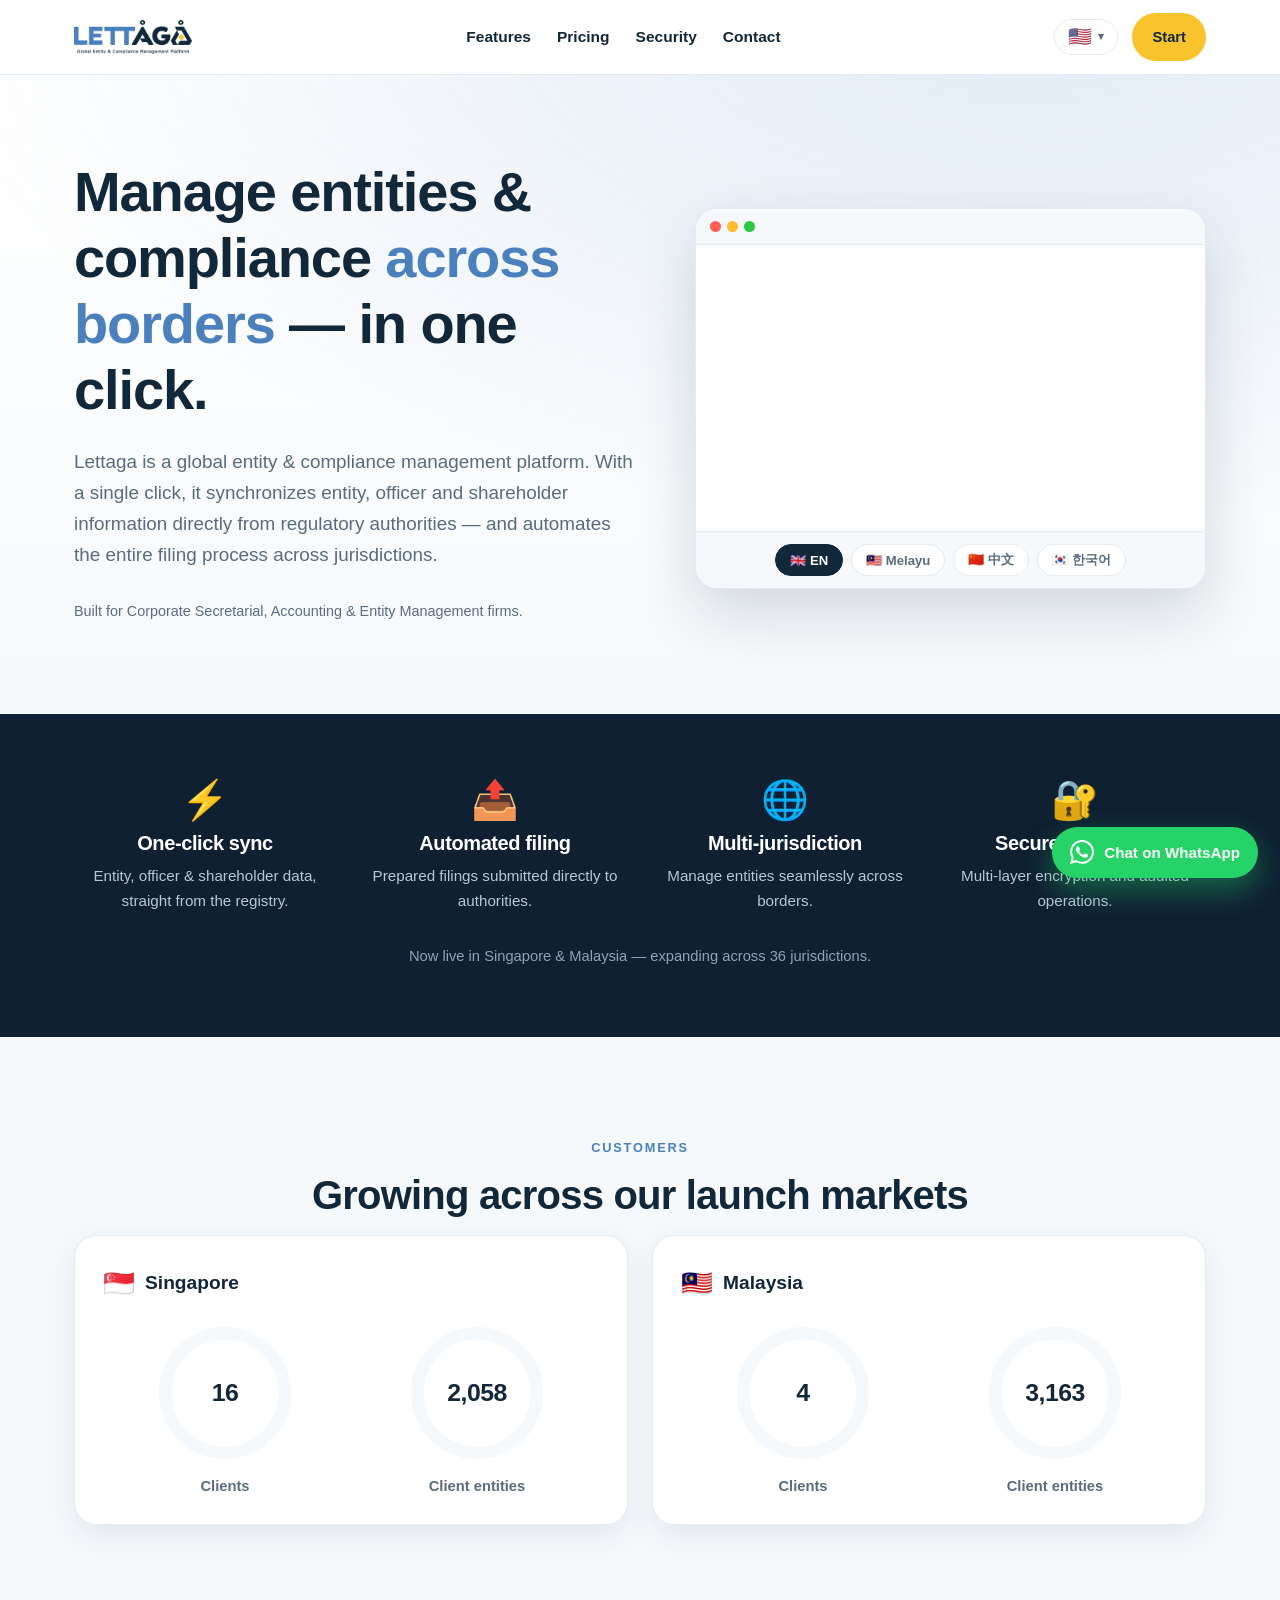
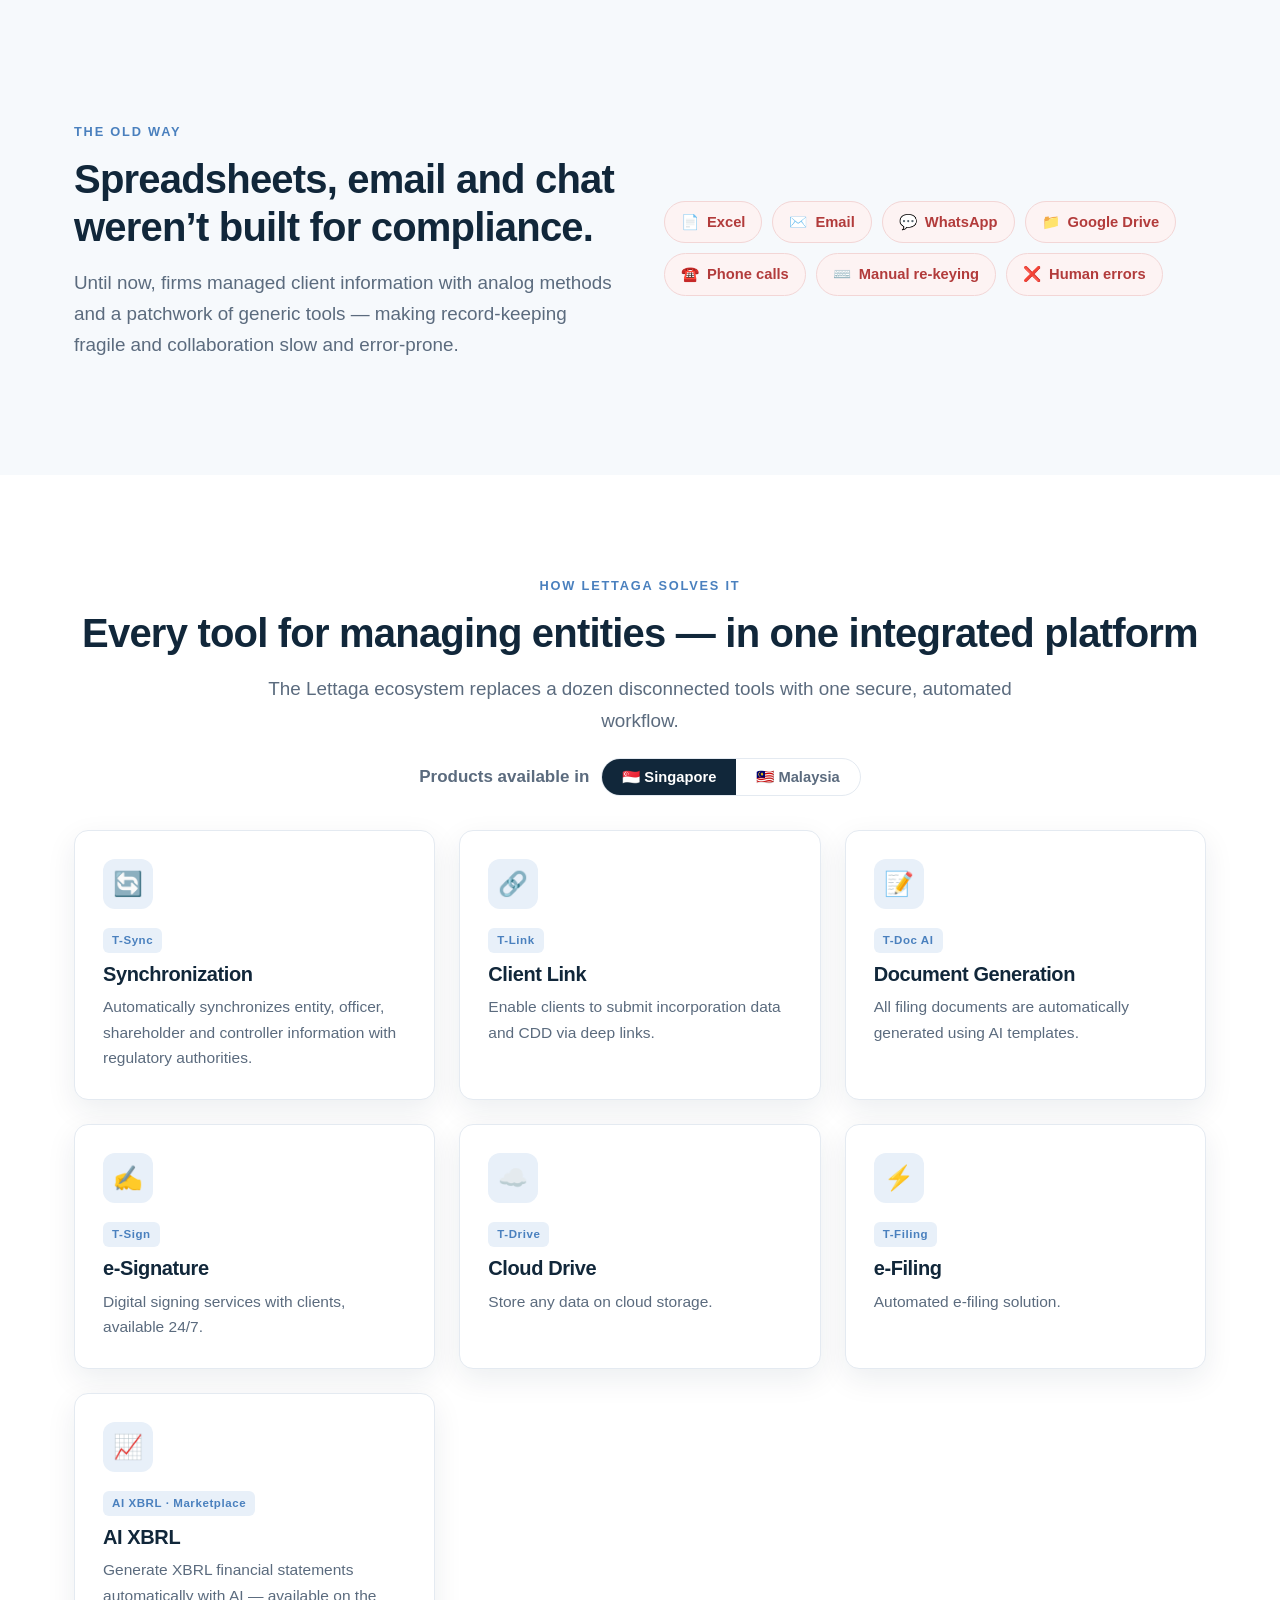
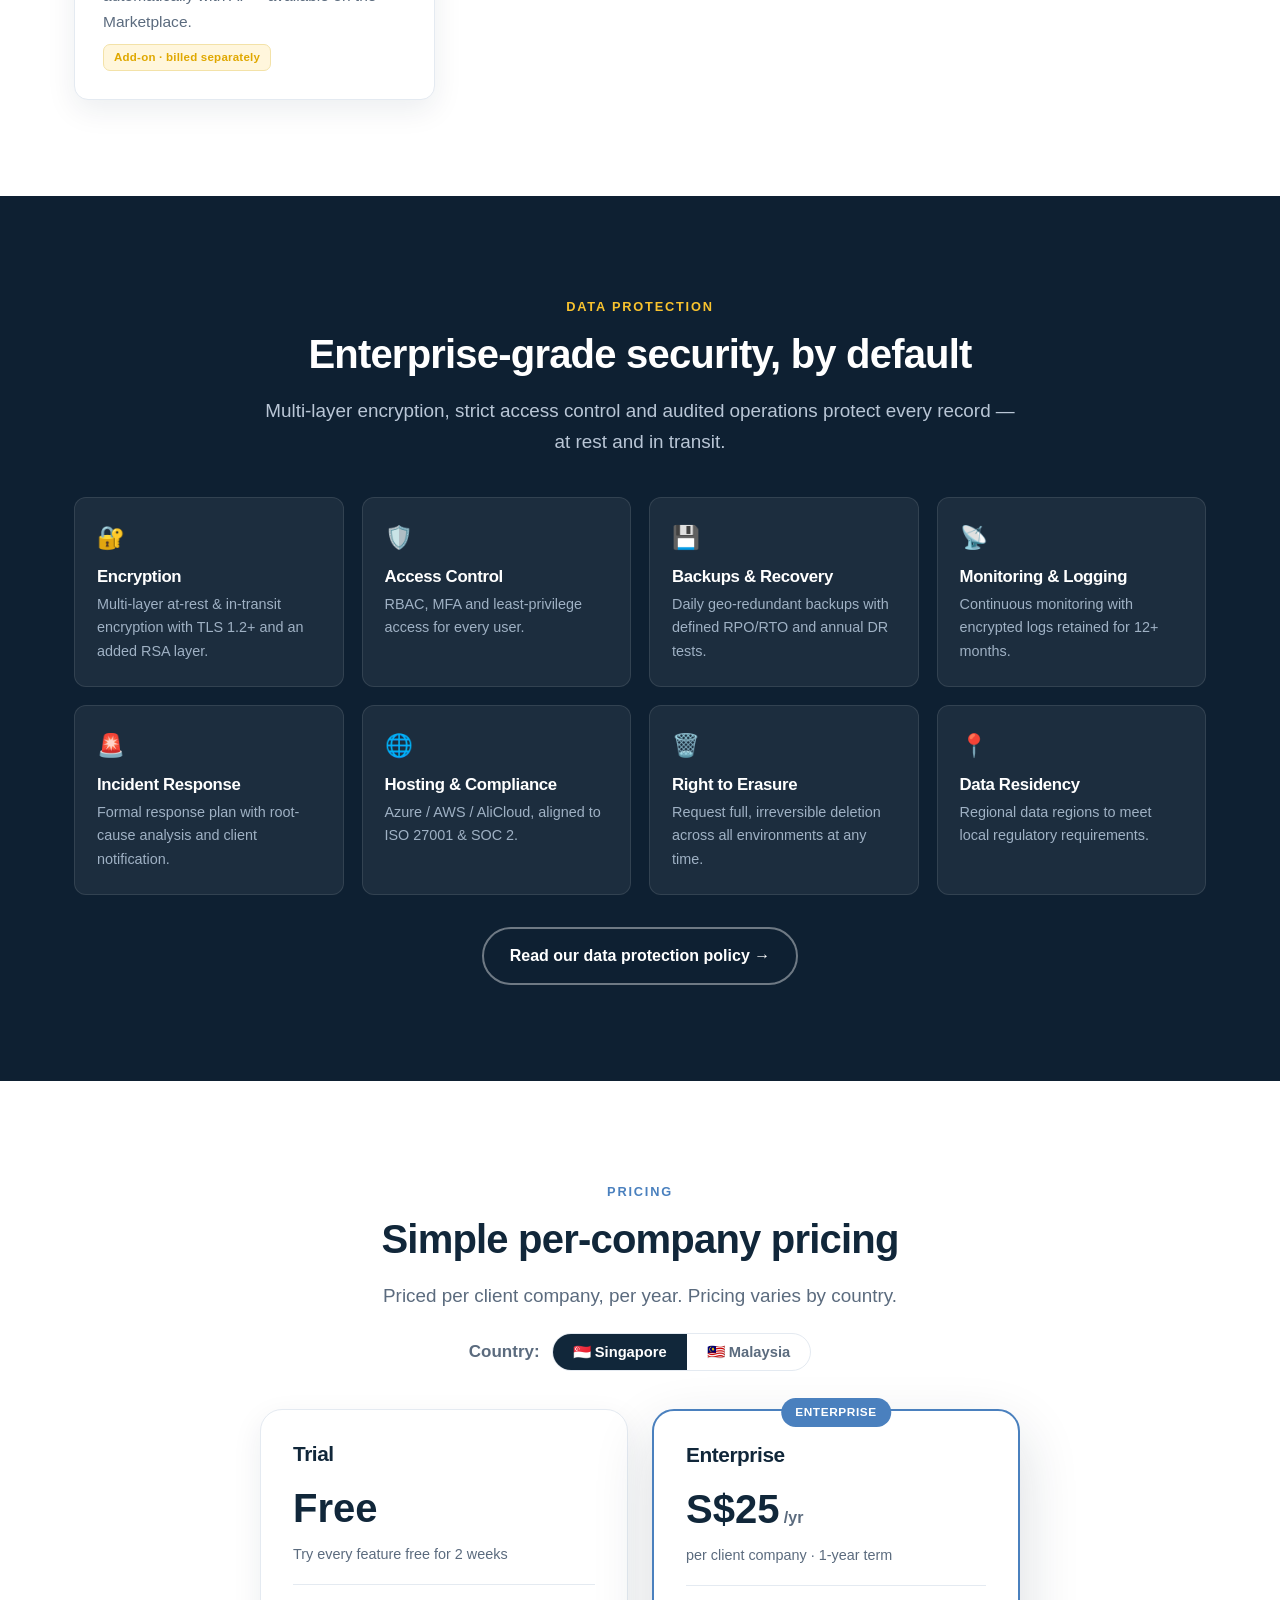
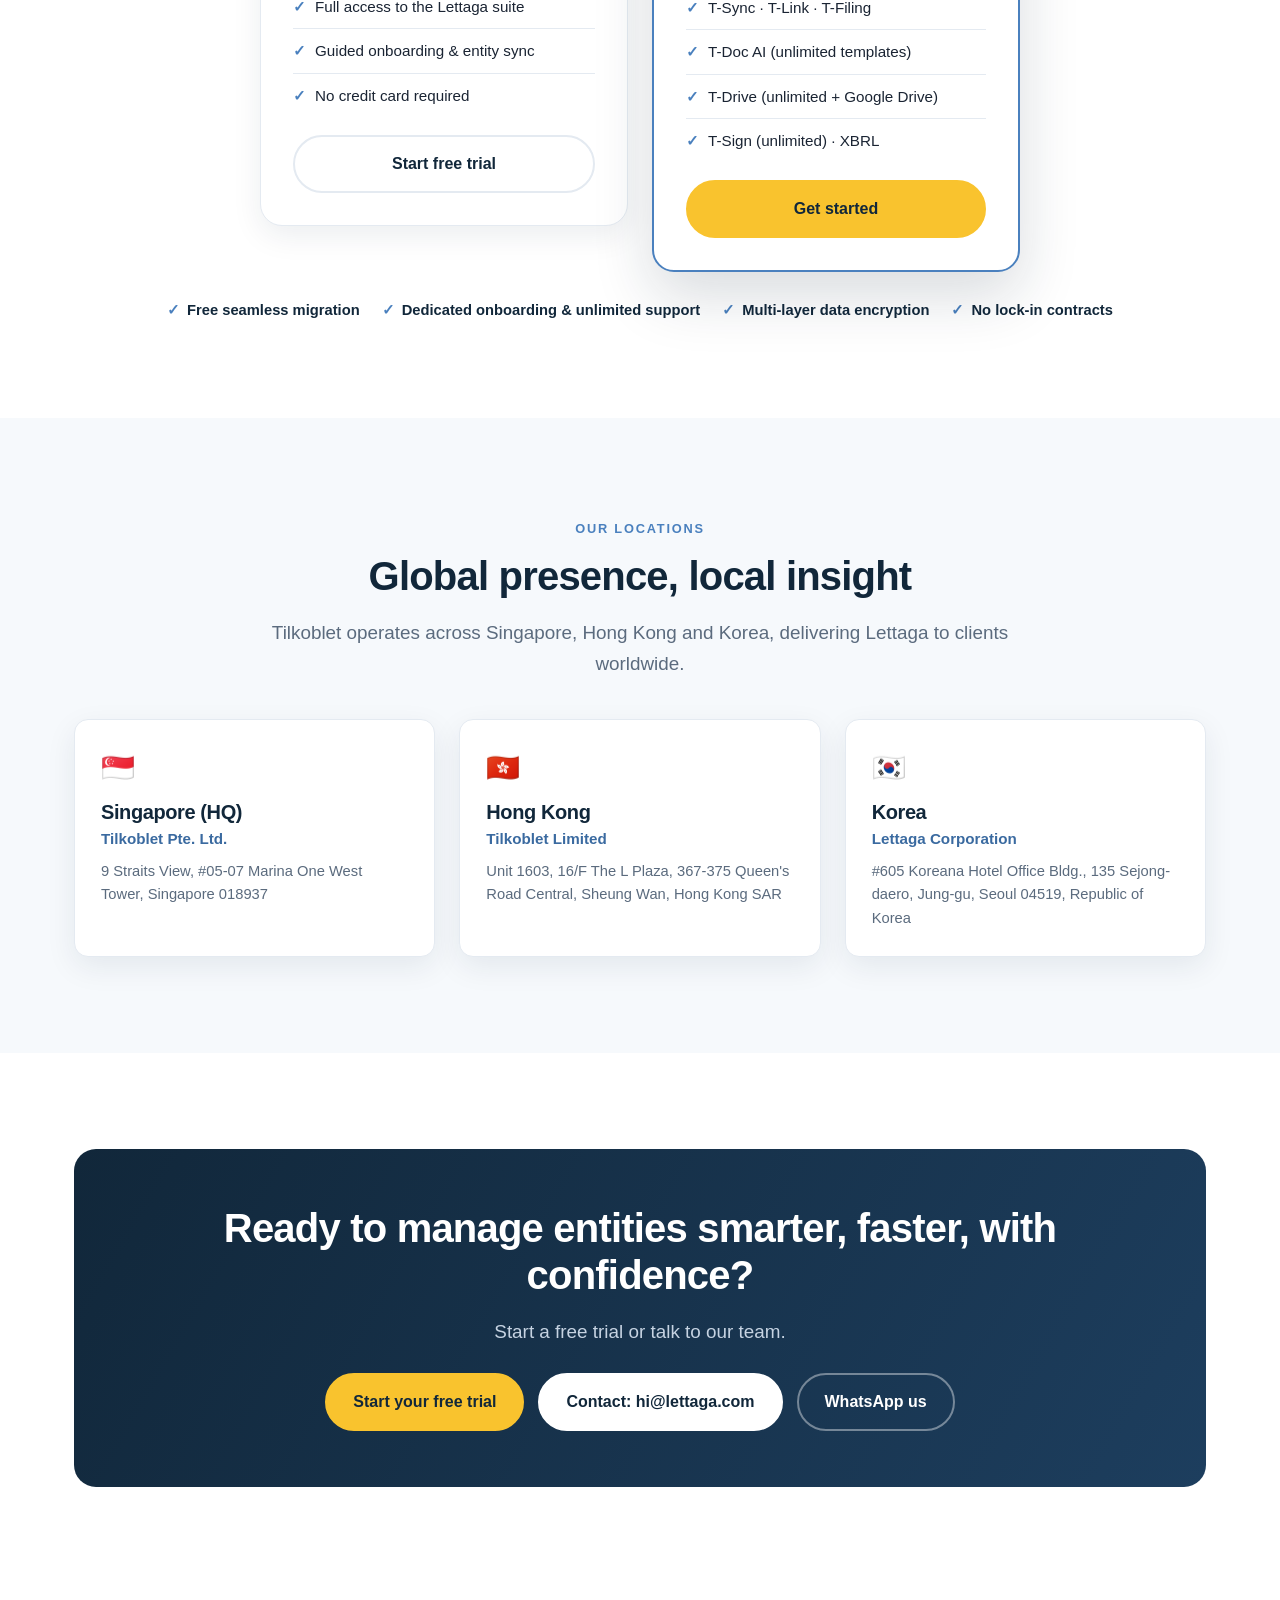
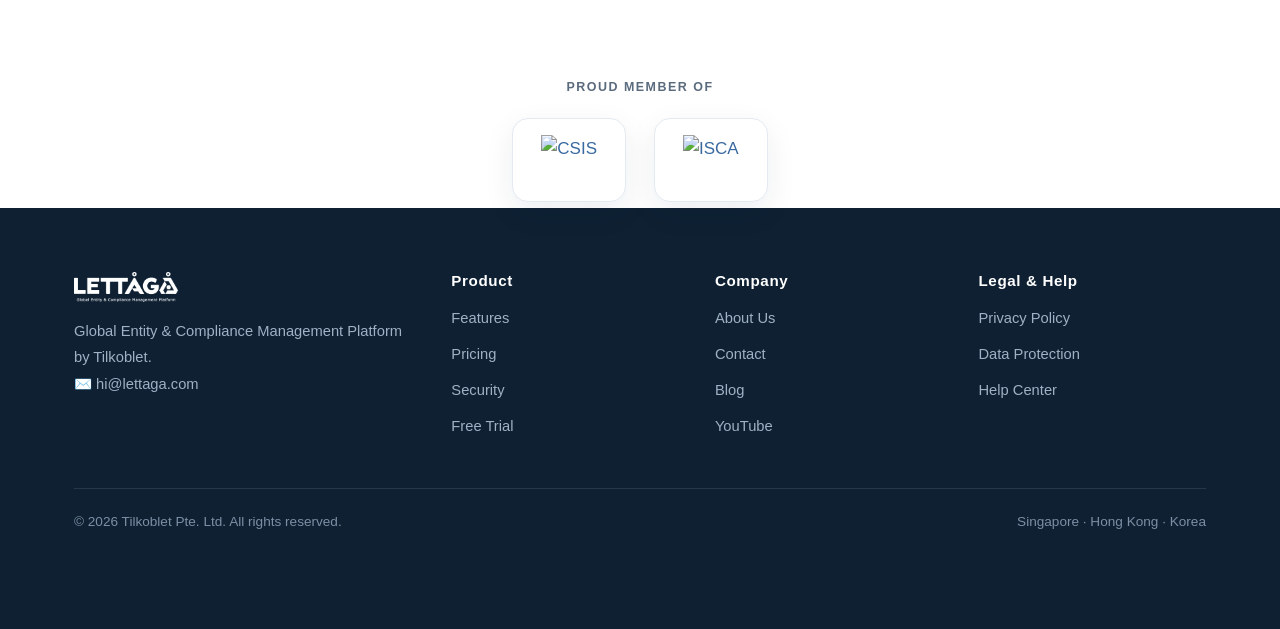
==== index.html @ 034ad3c5 "Add files via upload" ====
<!DOCTYPE html>
<html lang="en" dir="ltr">
<head>
<meta charset="UTF-8">
<meta name="viewport" content="width=device-width, initial-scale=1.0">
<title data-title-en="Lettaga — Global Entity & Compliance Management Platform" data-title-ko="Lettaga — 글로벌 엔터티·컴플라이언스 관리 플랫폼">Lettaga — Global Entity &amp; Compliance Management Platform</title>
<meta name="author" content="Tilkoblet Pte. Ltd.">
<meta name="description" content="Lettaga is a global entity & compliance management platform. One-click synchronisation of entity, officer and shareholder data with regulatory authorities, plus automated filing across jurisdictions.">
<meta name="keywords" content="entity management, compliance, corporate secretarial, CSP, e-Filing, SaaS">
<link rel="icon" href="assets/img/favicon.png">
<link rel="stylesheet" href="assets/styles.css">
</head>
<body>

<!-- ============ HEADER ============ -->
<header class="site">
  <div class="container nav">
    <a class="brand" href="index.html"><img data-logo data-logo-en="assets/img/logo-en.png" data-logo-ko="assets/img/logo-ko.png" src="assets/img/logo-en.png" alt="Lettaga"></a>
    <ul class="nav-links">
      <li><a href="#features" data-i18n="nav.features">Features</a></li>
      <li><a href="#pricing" data-i18n="nav.pricing">Pricing</a></li>
      <li><a href="#security" data-i18n="nav.security">Security</a></li>
      <li><a href="#contact" data-i18n="nav.contact">Contact</a></li>
    </ul>
    <div class="nav-right">
      <div class="lang">
        <button class="lang-toggle" aria-label="Language"><span class="lang-current">English</span></button>
        <div class="lang-menu"></div>
      </div>
      <a href="https://www.lettaga.sg" class="btn btn-primary btn-sm trial-link" data-i18n="nav.trial">Start</a>
      <button class="nav-toggle" aria-label="Menu"><span></span><span></span><span></span></button>
    </div>
  </div>
</header>

<!-- ============ HERO ============ -->
<section class="hero">
  <div class="container hero-grid">
    <div>
      <h1 data-i18n-html="hero.title">Manage entities &amp; compliance <span class="hl">across borders</span> — in one click.</h1>
      <p class="lead" data-i18n="hero.lead">Lettaga is a global entity &amp; compliance management platform. With a single click, it synchronises entity, officer and shareholder information directly from regulatory authorities — and automates the entire filing process across jurisdictions.</p>
      <p class="hero-note" data-i18n="hero.note">Built for Corporate Secretarial, Accounting &amp; Entity Management firms.</p>
    </div>
    <div class="hero-visual">
      <div class="bar"><i></i><i></i><i></i></div>
      <iframe id="hero-video" class="embed" src="https://www.youtube.com/embed/sCs9w3M_duo?rel=0" title="Introducing Lettaga" frameborder="0" allow="accelerometer; autoplay; clipboard-write; encrypted-media; gyroscope; picture-in-picture; web-share" referrerpolicy="strict-origin-when-cross-origin" allowfullscreen></iframe>
      <div class="vid-langs">
        <button data-vid="sCs9w3M_duo">🇬🇧 EN</button>
        <button data-vid="MCC3Szj_SHk">🇲🇾 Melayu</button>
        <button data-vid="JVbE45OtIxM">🇨🇳 中文</button>
        <button data-vid="MByvS18FHkE">🇰🇷 한국어</button>
      </div>
    </div>
  </div>
</section>

<!-- ============ VALUE BAND ============ -->
<section class="trust">
  <div class="container">
    <div class="stats">
      <div class="stat reveal"><div class="num">⚡</div><h3 data-i18n="band.v1t">One-click sync</h3><div class="lbl" data-i18n="band.v1d">Entity, officer &amp; shareholder data, straight from the registry.</div></div>
      <div class="stat reveal"><div class="num">📤</div><h3 data-i18n="band.v2t">Automated filing</h3><div class="lbl" data-i18n="band.v2d">Prepared filings submitted directly to authorities.</div></div>
      <div class="stat reveal"><div class="num">🌐</div><h3 data-i18n="band.v3t">Multi-jurisdiction</h3><div class="lbl" data-i18n="band.v3d">Manage entities seamlessly across borders.</div></div>
      <div class="stat reveal"><div class="num">🔐</div><h3 data-i18n="band.v4t">Secure by default</h3><div class="lbl" data-i18n="band.v4d">Multi-layer encryption and audited operations.</div></div>
    </div>
    <p class="markets" data-i18n="band.markets">Now live in Singapore &amp; Malaysia — expanding across 36 jurisdictions.</p>
  </div>
</section>

<!-- ============ TRACTION / CUSTOMERS GRAPH ============ -->
<section class="section-soft">
  <div class="container">
    <div class="center reveal">
      <span class="eyebrow" data-i18n="trk.eyebrow">Customers</span>
      <h2 data-i18n="trk.h2">Growing across our launch markets</h2>
    </div>
    <div class="cust-graph">
      <div class="mcards reveal">
        <div class="mcard">
          <div class="mcard-head"><span class="fl2">🇸🇬</span> Singapore</div>
          <div class="gauges">
            <div class="gauge">
              <div class="ring" data-pct="80"><svg viewBox="0 0 120 120"><circle class="g-bg" cx="60" cy="60" r="52"></circle><circle class="g-fg" cx="60" cy="60" r="52"></circle></svg><span class="g-num" data-count="16">0</span></div>
              <span class="g-cap" data-i18n="trk.clients">Clients</span>
            </div>
            <div class="gauge gold">
              <div class="ring" data-pct="39"><svg viewBox="0 0 120 120"><circle class="g-bg" cx="60" cy="60" r="52"></circle><circle class="g-fg" cx="60" cy="60" r="52"></circle></svg><span class="g-num" data-count="2058">0</span></div>
              <span class="g-cap" data-i18n="trk.entities">Client entities</span>
            </div>
          </div>
        </div>
        <div class="mcard">
          <div class="mcard-head"><span class="fl2">🇲🇾</span> Malaysia</div>
          <div class="gauges">
            <div class="gauge">
              <div class="ring" data-pct="20"><svg viewBox="0 0 120 120"><circle class="g-bg" cx="60" cy="60" r="52"></circle><circle class="g-fg" cx="60" cy="60" r="52"></circle></svg><span class="g-num" data-count="4">0</span></div>
              <span class="g-cap" data-i18n="trk.clients">Clients</span>
            </div>
            <div class="gauge gold">
              <div class="ring" data-pct="61"><svg viewBox="0 0 120 120"><circle class="g-bg" cx="60" cy="60" r="52"></circle><circle class="g-fg" cx="60" cy="60" r="52"></circle></svg><span class="g-num" data-count="3163">0</span></div>
              <span class="g-cap" data-i18n="trk.entities">Client entities</span>
            </div>
          </div>
        </div>
      </div>
    </div>
  </div>
</section>

<!-- ============ PROBLEM ============ -->
<section class="section-soft">
  <div class="container split">
    <div class="reveal">
      <span class="eyebrow" data-i18n="prob.eyebrow">The old way</span>
      <h2 data-i18n="prob.h2">Spreadsheets, email and chat weren’t built for compliance.</h2>
      <p class="lead" data-i18n="prob.lead">Until now, firms managed client information with analogue methods and a patchwork of generic tools — making record-keeping fragile and collaboration slow and error-prone.</p>
    </div>
    <div class="oldway reveal">
      <span class="chip bad">📄 <span data-i18n="prob.c_excel">Excel</span></span>
      <span class="chip bad">✉️ <span data-i18n="prob.c_email">Email</span></span>
      <span class="chip bad">💬 <span data-i18n="prob.c_whatsapp">WhatsApp</span></span>
      <span class="chip bad">📁 <span data-i18n="prob.c_gdrive">Google Drive</span></span>
      <span class="chip bad">☎️ <span data-i18n="prob.c_phone">Phone calls</span></span>
      <span class="chip bad">⌨️ <span data-i18n="prob.c_rekey">Manual re-keying</span></span>
      <span class="chip bad">❌ <span data-i18n="prob.c_error">Human errors</span></span>
    </div>
  </div>
</section>

<!-- ============ SOLUTION / FEATURES ============ -->
<section id="features">
  <div class="container">
    <div class="center reveal">
      <span class="eyebrow" data-i18n="sol.eyebrow">How Lettaga solves it</span>
      <h2 data-i18n="sol.h2">Every tool for managing entities — in one integrated platform</h2>
      <p class="lead center" data-i18n="sol.lead">The Lettaga ecosystem replaces a dozen disconnected tools with one secure, automated workflow.</p>
    </div>
    <div style="margin-top:22px;display:flex;align-items:center;gap:12px;justify-content:center;flex-wrap:wrap">
      <span style="font-weight:600;color:var(--muted)" data-i18n="mkt.products">Products available in</span>
      <div class="market-switch">
        <button data-set-market="sg">🇸🇬 Singapore</button>
        <button data-set-market="my">🇲🇾 Malaysia</button>
      </div>
    </div>
    <div class="grid cols-3 reveal" style="margin-top:34px">
      <div class="card" data-market="all"><div class="ic">🔄</div><span class="tcode">T-Sync</span><h3 data-i18n="feat.sync.t">Synchronisation</h3><p data-i18n="feat.sync.d">Two-way, real-time sync with regulatory registries — not the one-way imports rivals settle for.</p></div>
      <div class="card" data-market="all"><div class="ic">🔗</div><span class="tcode">T-Link</span><h3 data-i18n="feat.link.t">Client Link</h3><p data-i18n="feat.link.d">Connect clients through secure deep links to submit and update entity information and CDD.</p></div>
      <div class="card" data-market="all"><div class="ic">📝</div><span class="tcode">T-Doc AI</span><h3 data-i18n="feat.doc.t">Document Generation</h3><p data-i18n="feat.doc.d">All filing documents are generated automatically with AI-powered templates.</p></div>
      <div class="card" data-market="all"><div class="ic">✍️</div><span class="tcode">T-Sign</span><h3 data-i18n="feat.sign.t">e-Signature</h3><p data-i18n="feat.sign.d">Sign with clients 24/7 using built-in e-signature — no Adobe Sign or DocuSign required.</p></div>
      <div class="card" data-market="all"><div class="ic">☁️</div><span class="tcode">T-Drive</span><h3 data-i18n="feat.drive.t">Cloud Drive</h3><p data-i18n="feat.drive.d">Store any data on secure, Microsoft Azure–based cloud storage.</p></div>
      <div class="card" data-market="all"><div class="ic">⚡</div><span class="tcode">T-Filing</span><h3 data-i18n="feat.filing.t">e-Filing</h3><p data-i18n="feat.filing.d">Submit to authorities in a single click. Automated e-Filing is exclusive to Lettaga.</p></div>
      <div class="card" data-market="sg"><div class="ic">📈</div><span class="tcode">AI XBRL · Marketplace</span><h3 data-i18n="feat.xbrlai.t">AI XBRL</h3><p data-i18n="feat.xbrlai.d">Generate XBRL financial statements automatically with AI — available on the Marketplace.</p><span class="addon" data-i18n="feat.xbrlai.note">Add-on · billed separately</span></div>
      <div class="card" data-market="my"><div class="ic">📅</div><span class="tcode">AR</span><h3 data-i18n="feat.ar.t">Annual Return</h3><p data-i18n="feat.ar.d">Prepare and submit annual returns automatically from synced entity data.</p></div>
      <div class="card" data-market="my"><div class="ic">📊</div><span class="tcode">XBRL</span><h3 data-i18n="feat.xbrl.t">XBRL</h3><p data-i18n="feat.xbrl.d">Produce XBRL financial statements ready for regulatory filing.</p></div>
    </div>
  </div>
</section>

<!-- ============ SECURITY ============ -->
<section id="security" class="section-navy">
  <div class="container">
    <div class="center reveal">
      <span class="eyebrow" style="color:var(--gold)" data-i18n="sec.eyebrow">Data protection</span>
      <h2 data-i18n="sec.h2">Enterprise-grade security, by default</h2>
      <p class="lead center" data-i18n="sec.lead">Multi-layer encryption, strict access control and audited operations protect every record — at rest and in transit.</p>
    </div>
    <div class="pillars reveal" style="margin-top:40px">
      <div class="pillar"><div class="ic">🔐</div><h3 data-i18n="sec.p1t">Encryption</h3><p data-i18n="sec.p1d">Multi-layer at-rest &amp; in-transit encryption with TLS 1.2+ and an added RSA layer.</p></div>
      <div class="pillar"><div class="ic">🛡️</div><h3 data-i18n="sec.p2t">Access Control</h3><p data-i18n="sec.p2d">RBAC, MFA and least-privilege access for every user.</p></div>
      <div class="pillar"><div class="ic">💾</div><h3 data-i18n="sec.p3t">Backups &amp; Recovery</h3><p data-i18n="sec.p3d">Daily geo-redundant backups with defined RPO/RTO and annual DR tests.</p></div>
      <div class="pillar"><div class="ic">📡</div><h3 data-i18n="sec.p4t">Monitoring &amp; Logging</h3><p data-i18n="sec.p4d">Continuous monitoring with encrypted logs retained for 12+ months.</p></div>
      <div class="pillar"><div class="ic">🚨</div><h3 data-i18n="sec.p5t">Incident Response</h3><p data-i18n="sec.p5d">Formal response plan with root-cause analysis and client notification.</p></div>
      <div class="pillar"><div class="ic">🌐</div><h3 data-i18n="sec.p6t">Hosting &amp; Compliance</h3><p data-i18n="sec.p6d">Azure / AWS / AliCloud, aligned to ISO 27001 &amp; SOC 2.</p></div>
      <div class="pillar"><div class="ic">🗑️</div><h3 data-i18n="sec.p7t">Right to Erasure</h3><p data-i18n="sec.p7d">Request full, irreversible deletion across all environments at any time.</p></div>
      <div class="pillar"><div class="ic">📍</div><h3 data-i18n="sec.p8t">Data Residency</h3><p data-i18n="sec.p8d">Regional data regions to meet local regulatory requirements.</p></div>
    </div>
    <div class="center" style="margin-top:32px">
      <a href="data-protection.html" class="btn btn-outline-white" data-i18n="sec.more">Read our data protection policy →</a>
    </div>
  </div>
</section>

<!-- ============ PRICING ============ -->
<section id="pricing">
  <div class="container">
    <div class="center reveal">
      <span class="eyebrow" data-i18n="price.eyebrow">Affordable pricing</span>
      <h2 data-i18n="price.h2">Honest pricing. No surprises.</h2>
      <p class="lead center" data-i18n="price.lead">Priced per client company, per year. Pricing varies by country.</p>
      <div style="margin-top:22px;display:flex;align-items:center;gap:12px;justify-content:center;flex-wrap:wrap">
        <span style="font-weight:600;color:var(--muted)" data-i18n="price.country">Country:</span>
        <div class="market-switch">
          <button data-set-market="sg">🇸🇬 Singapore</button>
          <button data-set-market="my">🇲🇾 Malaysia</button>
        </div>
      </div>
    </div>
    <div class="price-grid reveal" style="margin-top:38px;grid-template-columns:repeat(2,1fr);max-width:760px;margin-left:auto;margin-right:auto">
      <div class="plan">
        <h3 data-i18n="price.trial.name">Trial</h3>
        <div class="price" data-i18n="price.trial.price">Free</div>
        <div class="per" data-i18n="price.trial.per">Experience every feature, at no cost</div>
        <ul>
          <li data-i18n="price.trial.f1">Full access to the Lettaga suite</li>
          <li data-i18n="price.trial.f2">Guided onboarding &amp; entity sync</li>
          <li data-i18n="price.trial.f3">No credit card required</li>
        </ul>
        <a href="https://www.lettaga.sg" class="btn btn-ghost trial-link" style="width:100%;justify-content:center" data-i18n="price.trial.cta">Start free trial</a>
      </div>
      <div class="plan featured" data-badge="ENTERPRISE">
        <h3 data-i18n="price.ent.name">Enterprise</h3>
        <div class="price ent-price">S$25<small> /yr</small></div>
        <div class="per" data-i18n="price.ent.per">per client company · 1-year term</div>
        <ul>
          <li data-i18n="price.ent.f1">T-Sync · T-Link · T-Filing</li>
          <li data-i18n="price.ent.f2">T-Doc AI (unlimited templates)</li>
          <li data-i18n="price.ent.f3">T-Drive (unlimited + Google Drive)</li>
          <li data-i18n="price.ent.f4">T-Sign (unlimited) · XBRL</li>
        </ul>
        <a href="https://www.lettaga.sg" class="btn btn-primary trial-link" style="width:100%;justify-content:center" data-i18n="price.ent.cta">Get started</a>
      </div>
    </div>
    <div class="price-reassure reveal">
      <span data-i18n="price.r1">Free seamless migration</span>
      <span data-i18n="price.r2">Dedicated onboarding &amp; unlimited support</span>
      <span data-i18n="price.r3">ISO 27001-grade security</span>
      <span data-i18n="price.r4">No lock-in contracts</span>
    </div>
  </div>
</section>

<!-- ============ LOCATIONS ============ -->
<section id="contact" class="section-soft">
  <div class="container">
    <div class="center reveal">
      <span class="eyebrow" data-i18n="loc.eyebrow">Our locations</span>
      <h2 data-i18n="loc.h2">Global presence, local insight</h2>
      <p class="lead center" data-i18n="loc.lead">Tilkoblet operates across Singapore, Hong Kong and Korea, delivering Lettaga to clients worldwide.</p>
    </div>
    <div class="loc-grid reveal" style="margin-top:40px">
      <div class="loc"><div class="flag">🇸🇬</div><h3 data-i18n="loc.sg">Singapore (HQ)</h3><div class="co">Tilkoblet Pte. Ltd.</div><address>9 Straits View, #05-07 Marina One West Tower, Singapore 018937</address></div>
      <div class="loc"><div class="flag">🇭🇰</div><h3 data-i18n="loc.hk">Hong Kong</h3><div class="co">Tilkoblet Limited</div><address>Unit 1603, 16/F The L Plaza, 367-375 Queen's Road Central, Sheung Wan, Hong Kong SAR</address></div>
      <div class="loc"><div class="flag">🇰🇷</div><h3 data-i18n="loc.kr">Korea</h3><div class="co">Lettaga Corporation</div><address>#605 Koreana Hotel Office Bldg., 135 Sejong-daero, Jung-gu, Seoul 04519, Republic of Korea</address></div>
    </div>
  </div>
</section>

<!-- ============ CTA BAND ============ -->
<section>
  <div class="container">
    <div class="cta-band reveal">
      <h2 data-i18n="cta.h2">Ready to manage entities smarter, faster, with confidence?</h2>
      <p class="lead" data-i18n="cta.lead">Start a free trial or talk to our team — we’ll reply within one to two business days.</p>
      <div class="cta-actions">
        <a href="https://www.lettaga.sg" class="btn btn-primary trial-link" data-i18n="cta.trial">Start your free trial</a>
        <a href="mailto:hi@lettaga.com" class="btn btn-white" data-i18n="cta.contact">Contact: hi@lettaga.com</a>
        <a href="https://wa.me/6587752369" class="btn btn-outline-white" target="_blank" rel="noopener" data-i18n="cta.whatsapp">WhatsApp us</a>
      </div>
    </div>
  </div>
</section>

<!-- ============ MEMBERSHIPS (Singapore only) ============ -->
<section data-market="sg" style="padding:50px 0 6px">
  <div class="container">
    <div class="sponsors reveal">
      <div class="lab" data-i18n="spon.label">Proud member of</div>
      <div class="spon-logos">
        <a class="spon" href="https://csis.org.sg" target="_blank" rel="noopener" aria-label="CSIS">
          <img src="https://csis.org.sg/wp-content/uploads/2017/08/logo-3.png" alt="CSIS" loading="lazy" onerror="this.onerror=null;this.src='https://www.google.com/s2/favicons?domain=csis.org.sg&amp;sz=128'">
        </a>
        <a class="spon" href="https://www.isca.org.sg" target="_blank" rel="noopener" aria-label="ISCA">
          <img src="https://www.isca.org.sg/images/default-source/default-album/isca-logo.png?sfvrsn=64b7eb41_2" alt="ISCA" loading="lazy" onerror="this.onerror=null;this.src='https://www.google.com/s2/favicons?domain=isca.org.sg&amp;sz=128'">
        </a>
      </div>
    </div>
  </div>
</section>

<!-- ============ FOOTER ============ -->
<footer class="site">
  <div class="container">
    <div class="foot-grid">
      <div>
        <img data-logo data-logo-en="assets/img/logo-en.png" data-logo-ko="assets/img/logo-ko.png" src="assets/img/logo-en.png" alt="Lettaga" style="filter:brightness(0) invert(1)">
        <p class="foot-contact">
          <span data-i18n="foot.tagline">Global Entity &amp; Compliance Management Platform by Tilkoblet.</span><br>
          ✉️ <a href="mailto:hi@lettaga.com">hi@lettaga.com</a>
        </p>
      </div>
      <div>
        <h4 data-i18n="foot.product">Product</h4>
        <ul>
          <li><a href="#features" data-i18n="nav.features">Features</a></li>
          <li><a href="#pricing" data-i18n="nav.pricing">Pricing</a></li>
          <li><a href="#security" data-i18n="nav.security">Security</a></li>
          <li><a href="free-trial.html" data-i18n="foot.trialLink">Free Trial</a></li>
        </ul>
      </div>
      <div>
        <h4 data-i18n="foot.company">Company</h4>
        <ul>
          <li><a href="https://tilkoblet.com/" target="_blank" rel="noopener" data-i18n="foot.about">About Us</a></li>
          <li><a href="#contact" data-i18n="nav.contact">Contact</a></li>
          <li><a href="https://blog.lettaga.com" target="_blank" rel="noopener" data-i18n="foot.blog">Blog</a></li>
          <li><a href="https://www.youtube.com/@Tilkoblet-Singapore" target="_blank" rel="noopener">YouTube</a></li>
        </ul>
      </div>
      <div>
        <h4 data-i18n="foot.legal">Legal &amp; Help</h4>
        <ul>
          <li><a href="privacy-policy.html" data-i18n="foot.privacy">Privacy Policy</a></li>
          <li><a href="data-protection.html" data-i18n="foot.dp">Data Protection</a></li>
          <li><a href="https://help.lettaga.com" target="_blank" rel="noopener" data-i18n="foot.help">Help Center</a></li>
        </ul>
      </div>
    </div>
    <div class="foot-bottom">
      <span>© <span class="year">2026</span> Tilkoblet Pte. Ltd. <span data-i18n="foot.rights">All rights reserved.</span></span>
      <span>Singapore · Hong Kong · Korea</span>
    </div>
  </div>
</footer>

<!-- floating WhatsApp -->
<a class="wa-float" href="https://wa.me/6587752369" target="_blank" rel="noopener" aria-label="WhatsApp">
  <svg viewBox="0 0 24 24" fill="currentColor"><path d="M.057 24l1.687-6.163a11.867 11.867 0 01-1.587-5.946C.16 5.335 5.495 0 12.05 0a11.817 11.817 0 018.413 3.488 11.824 11.824 0 013.48 8.414c-.003 6.557-5.338 11.892-11.893 11.892a11.9 11.9 0 01-5.688-1.448L.057 24zm6.597-3.807c1.676.995 3.276 1.591 5.392 1.592 5.448 0 9.886-4.434 9.889-9.885.002-5.462-4.415-9.89-9.881-9.892-5.452 0-9.887 4.434-9.889 9.884a9.86 9.86 0 001.51 5.26l-.999 3.648 3.743-.982zm11.387-5.464c-.074-.124-.272-.198-.57-.347-.297-.149-1.758-.868-2.031-.967-.272-.099-.47-.149-.669.149-.198.297-.768.967-.941 1.165-.173.198-.347.223-.644.074-.297-.149-1.255-.462-2.39-1.475-.883-.788-1.48-1.761-1.653-2.059-.173-.297-.018-.458.13-.606.134-.133.297-.347.446-.521.151-.172.2-.296.3-.495.099-.198.05-.372-.025-.521-.075-.148-.669-1.611-.916-2.206-.242-.579-.487-.501-.669-.51l-.57-.01c-.198 0-.52.074-.792.372s-1.04 1.016-1.04 2.479 1.065 2.876 1.213 3.074c.149.198 2.096 3.2 5.077 4.487.709.306 1.263.489 1.694.626.712.226 1.36.194 1.872.118.571-.085 1.758-.719 2.006-1.413.247-.694.247-1.289.173-1.413z"/></svg>
  <span class="wa-text" data-i18n="wa.label">Chat on WhatsApp</span>
</a>

<script src="assets/i18n.js"></script>
<script src="assets/main.js"></script>
</body>
</html>
---- assets/styles.css ----
/* ============================================================
   LETTAGA — Global Entity & Compliance Management Platform
   Shared stylesheet
   Brand: navy #11273A · blue #4A80BE · gold #F9C32E
============================================================ */
:root{
  --navy:#11273A;
  --navy-2:#1B3A57;
  --blue:#4A80BE;
  --blue-d:#3A6AA0;
  --blue-l:#E8F0F9;
  --gold:#F9C32E;
  --gold-d:#E0A800;
  --ink:#1A2433;
  --muted:#5B6B7E;
  --line:#E4EAF1;
  --bg:#FFFFFF;
  --bg-soft:#F6F9FC;
  --bg-navy:#0E2032;
  --radius:14px;
  --radius-lg:22px;
  --shadow:0 10px 30px rgba(17,39,58,.08);
  --shadow-lg:0 24px 60px rgba(17,39,58,.16);
  --maxw:1180px;
  --font:'Inter','Pretendard',-apple-system,BlinkMacSystemFont,'Segoe UI',Roboto,'Helvetica Neue',Arial,'Apple SD Gothic Neo','Malgun Gothic',sans-serif;
}
*{box-sizing:border-box}
html{scroll-behavior:smooth;-webkit-text-size-adjust:100%}
body{
  margin:0;font-family:var(--font);color:var(--ink);background:var(--bg);
  line-height:1.65;font-size:17px;-webkit-font-smoothing:antialiased;
}
h1,h2,h3,h4{color:var(--navy);line-height:1.18;margin:0 0 .4em;font-weight:800;letter-spacing:-.02em}
h1{font-size:clamp(2rem,4.6vw,3.5rem)}
h2{font-size:clamp(1.6rem,3.4vw,2.5rem)}
h3{font-size:1.25rem}
p{margin:0 0 1em}
a{color:var(--blue-d);text-decoration:none}
a:hover{text-decoration:underline}
img{max-width:100%;display:block}
.container{max-width:var(--maxw);margin:0 auto;padding:0 24px}
section{padding:96px 0}
.eyebrow{display:inline-block;font-size:.8rem;font-weight:700;letter-spacing:.14em;text-transform:uppercase;color:var(--blue);margin-bottom:14px}
.lead{font-size:1.18rem;color:var(--muted);max-width:760px}
.center{text-align:center}
.center .lead{margin-left:auto;margin-right:auto}
.text-gold{color:var(--gold-d)}

/* buttons */
.btn{display:inline-flex;align-items:center;gap:8px;font-weight:700;font-size:1rem;
  padding:14px 26px;border-radius:999px;border:2px solid transparent;cursor:pointer;
  transition:.18s ease;text-decoration:none!important;white-space:nowrap}
.btn-primary{background:var(--gold);color:var(--navy);border-color:var(--gold)}
.btn-primary:hover{background:var(--gold-d);border-color:var(--gold-d);transform:translateY(-2px)}
.btn-ghost{background:transparent;color:var(--navy);border-color:var(--line)}
.btn-ghost:hover{border-color:var(--blue);color:var(--blue-d)}
.btn-white{background:#fff;color:var(--navy);border-color:#fff}
.btn-white:hover{transform:translateY(-2px)}
.btn-outline-white{background:transparent;color:#fff;border-color:rgba(255,255,255,.4)}
.btn-outline-white:hover{border-color:#fff;background:rgba(255,255,255,.08)}
.btn-sm{padding:10px 18px;font-size:.92rem}

/* header / nav */
header.site{position:sticky;top:0;z-index:50;background:rgba(255,255,255,.92);
  backdrop-filter:saturate(180%) blur(12px);border-bottom:1px solid var(--line)}
.nav{display:flex;align-items:center;justify-content:space-between;height:74px}
.brand img{height:34px;width:auto}
.nav-links{display:flex;align-items:center;gap:26px;list-style:none;margin:0;padding:0}
.nav-links a{color:var(--navy);font-weight:600;font-size:.97rem}
.nav-links a:hover{color:var(--blue-d);text-decoration:none}
.nav-right{display:flex;align-items:center;gap:14px}
/* language dropdown */
.lang{position:relative}
.lang-toggle{display:flex;align-items:center;gap:6px;border:1px solid var(--line);border-radius:999px;
  padding:7px 13px;background:#fff;cursor:pointer;font-weight:700;font-size:.85rem;color:var(--navy)}
.lang-toggle:after{content:"▾";font-size:.7rem;color:var(--muted)}
.lang-current{max-width:120px;white-space:nowrap;overflow:hidden;text-overflow:ellipsis}
.lang-menu{position:absolute;top:calc(100% + 8px);right:0;background:#fff;border:1px solid var(--line);
  border-radius:12px;box-shadow:var(--shadow-lg);padding:6px;display:none;flex-direction:column;
  min-width:180px;max-height:330px;overflow:auto;z-index:60}
.lang-menu.open{display:flex}
.lang-menu button{border:0;background:transparent;text-align:left;padding:9px 12px;border-radius:8px;
  font-size:.92rem;color:var(--ink);cursor:pointer;white-space:nowrap}
.lang-menu button:hover{background:var(--bg-soft)}
.lang-menu button.active{background:var(--navy);color:#fff;font-weight:700}
html[dir="rtl"] .lang-menu{right:auto;left:0}

/* region / currency switch */
.region-switch{display:inline-flex;border:1px solid var(--line);border-radius:999px;overflow:hidden;background:#fff}
.region-switch button{border:0;background:transparent;padding:9px 18px;font-weight:700;font-size:.92rem;
  color:var(--muted);cursor:pointer}
.region-switch button.active{background:var(--navy);color:#fff}

/* floating WhatsApp */
.wa-float{position:fixed;right:22px;bottom:22px;z-index:80;display:flex;align-items:center;gap:10px;
  background:#25D366;color:#fff;border-radius:999px;padding:13px 18px;font-weight:700;font-size:.95rem;
  box-shadow:0 12px 30px rgba(37,211,102,.4);text-decoration:none!important;transition:.2s}
.wa-float:hover{transform:translateY(-3px);box-shadow:0 18px 40px rgba(37,211,102,.5)}
.wa-float svg{width:24px;height:24px;flex:none}
.wa-float .wa-text{display:inline}
html[dir="rtl"] .wa-float{right:auto;left:22px}
@media(max-width:560px){.wa-float .wa-text{display:none}.wa-float{padding:14px;border-radius:50%}}
/* country / domain selector */
.country{position:relative}
.country-toggle{display:flex;align-items:center;gap:6px;border:1px solid var(--line);border-radius:999px;
  padding:7px 13px;background:#fff;cursor:pointer;font-weight:700;font-size:.85rem;color:var(--navy)}
.country-toggle:after{content:"▾";font-size:.7rem;color:var(--muted)}
.country-current{white-space:nowrap;display:inline-flex;gap:6px;align-items:center}
.country-menu{position:absolute;top:calc(100% + 8px);right:0;background:#fff;border:1px solid var(--line);
  border-radius:12px;box-shadow:var(--shadow-lg);padding:6px;display:none;flex-direction:column;min-width:160px;z-index:60}
.country-menu.open{display:flex}
.country-menu button{border:0;background:transparent;text-align:left;padding:9px 12px;border-radius:8px;
  font-size:.92rem;color:var(--ink);cursor:pointer;white-space:nowrap}
.country-menu button:hover{background:var(--bg-soft)}
.country-menu button.active{background:var(--navy);color:#fff;font-weight:700}
html[dir="rtl"] .country-menu{right:auto;left:0}
.lang-current{display:inline-flex;align-items:center}
.lang-current .fl{font-size:1.2rem;line-height:1}
.lang-current .lb{display:none}
.lang-menu button .fl{margin-right:8px}

.nav-toggle{display:none;border:0;background:transparent;cursor:pointer;padding:6px}
.nav-toggle span{display:block;width:24px;height:2px;background:var(--navy);margin:5px 0;transition:.2s}

/* hero */
.hero{background:radial-gradient(1100px 520px at 80% -10%,rgba(74,128,190,.16),transparent),
  linear-gradient(180deg,#fff 0%,var(--bg-soft) 100%);padding:84px 0 76px}
.hero-grid{display:grid;grid-template-columns:1.05fr .95fr;gap:56px;align-items:center}
.hero h1 .hl{color:var(--blue)}
.hero .lead{margin:18px 0 30px}
.hero-cta{display:flex;gap:14px;flex-wrap:wrap}
.hero-note{margin-top:18px;font-size:.9rem;color:var(--muted)}
.hero-visual{background:#fff;border:1px solid var(--line);border-radius:var(--radius-lg);
  box-shadow:var(--shadow-lg);overflow:hidden}
.hero-visual .bar{display:flex;gap:6px;padding:12px 14px;background:var(--bg-soft);border-bottom:1px solid var(--line)}
.hero-visual .bar i{width:11px;height:11px;border-radius:50%;background:#cdd8e4}
.hero-visual .bar i:nth-child(1){background:#ff5f57}
.hero-visual .bar i:nth-child(2){background:#febc2e}
.hero-visual .bar i:nth-child(3){background:#28c840}
.hero-visual video,.hero-visual iframe,.hero-visual .embed{width:100%;aspect-ratio:16/9;border:0;display:block}
/* inline video player (poster + play, plays on page) */
.video-player{position:relative;width:100%;aspect-ratio:16/9;background:#000;cursor:pointer;overflow:hidden;display:block}
.video-player .vp-poster{width:100%;height:100%;object-fit:cover;display:block}
.video-player iframe{position:absolute;inset:0;width:100%;height:100%;border:0}
.vp-play{position:absolute;left:50%;top:50%;transform:translate(-50%,-50%);width:76px;height:76px;border:0;border-radius:50%;
  background:rgba(255,255,255,.94);cursor:pointer;display:grid;place-items:center;transition:.18s;box-shadow:0 8px 24px rgba(0,0,0,.3)}
.video-player:hover .vp-play{background:#fff;transform:translate(-50%,-50%) scale(1.06)}
.vp-play::before{content:"";display:block;width:0;height:0;margin-left:6px;
  border-left:24px solid var(--navy);border-top:14px solid transparent;border-bottom:14px solid transparent}
.vid-langs{display:flex;gap:8px;justify-content:center;flex-wrap:wrap;padding:12px;background:var(--bg-soft);border-top:1px solid var(--line)}
.vid-langs button{border:1px solid var(--line);background:#fff;border-radius:999px;padding:6px 14px;font-weight:700;font-size:.82rem;color:var(--muted);cursor:pointer;transition:.15s}
.vid-langs button.active{background:var(--navy);color:#fff;border-color:var(--navy)}
.vid-langs button:hover{border-color:var(--blue)}

/* pricing reassurance (BGL-style) */
.price-reassure{display:flex;gap:10px 22px;justify-content:center;flex-wrap:wrap;margin-top:26px}
.price-reassure span{display:inline-flex;align-items:center;gap:7px;font-weight:600;font-size:.92rem;color:var(--navy)}
.price-reassure span::before{content:"✓";color:var(--blue);font-weight:800}

/* stat / trust bar */
.trust{background:var(--bg-navy);color:#fff;padding:54px 0}
.trust h2,.trust h3{color:#fff}
.stats{display:grid;grid-template-columns:repeat(4,1fr);gap:28px;text-align:center}
.stat .num{font-size:2.4rem;font-weight:800;color:var(--gold);letter-spacing:-.02em}
.stat .lbl{font-size:.95rem;color:#B9C6D6;margin-top:4px}
.markets{margin-top:30px;text-align:center;color:#90A2B6;font-size:.92rem}

/* generic grid cards */
.grid{display:grid;gap:24px}
.cols-2{grid-template-columns:repeat(2,1fr)}
.cols-3{grid-template-columns:repeat(3,1fr)}
.cols-4{grid-template-columns:repeat(4,1fr)}
.card{background:#fff;border:1px solid var(--line);border-radius:var(--radius);padding:28px;
  box-shadow:var(--shadow);transition:.2s}
.card:hover{transform:translateY(-4px);box-shadow:var(--shadow-lg);border-color:#D4E0EE}
.card .ic{width:50px;height:50px;border-radius:12px;display:grid;place-items:center;
  background:var(--blue-l);color:var(--blue-d);margin-bottom:16px;font-size:1.5rem;font-weight:800}
.card h3{margin-bottom:8px}
.card p{color:var(--muted);font-size:.97rem;margin:0}
.tcode{display:inline-block;font-size:.72rem;font-weight:800;letter-spacing:.05em;color:var(--blue);
  background:var(--blue-l);padding:3px 9px;border-radius:6px;margin-bottom:10px}

/* market (country) switch — pricing & products */
.market-switch{display:inline-flex;border:1px solid var(--line);border-radius:999px;overflow:hidden;background:#fff}
.market-switch button{border:0;background:transparent;padding:9px 20px;font-weight:700;font-size:.92rem;color:var(--muted);cursor:pointer}
.market-switch button.active{background:var(--navy);color:#fff}

/* customer graph — KPI tiles + market cards */
.cust-summary{display:flex;gap:18px;justify-content:center;flex-wrap:wrap;margin:6px 0 36px}
.cust-kpi{background:var(--bg-navy);color:#fff;border-radius:var(--radius);padding:22px 36px;text-align:center;min-width:210px}
.cust-kpi .n{font-size:2.5rem;font-weight:800;color:var(--gold);letter-spacing:-.02em;line-height:1}
.cust-kpi .l{font-size:.9rem;color:#B9C6D6;margin-top:8px}
.mcards{display:grid;grid-template-columns:1fr 1fr;gap:24px}
.mcard{background:#fff;border:1px solid var(--line);border-radius:var(--radius-lg);box-shadow:var(--shadow);padding:26px 28px}
.mcard-head{display:flex;align-items:center;gap:10px;font-weight:800;color:var(--navy);font-size:1.2rem;margin-bottom:20px}
.mcard-head .fl2{font-size:1.6rem}
.mmetric{margin-bottom:18px}
.mmetric:last-child{margin-bottom:0}
.mmetric .top{display:flex;justify-content:space-between;align-items:baseline;margin-bottom:7px}
.mmetric .k{color:var(--muted);font-weight:600;font-size:.92rem}
.mmetric .v{font-weight:800;color:var(--navy);font-size:1.6rem;letter-spacing:-.01em}
.mmetric .track{height:10px;border-radius:999px;background:var(--bg-soft);border:1px solid var(--line);overflow:hidden}
.mmetric .fill{height:100%;width:0;border-radius:999px;transition:width 1.1s cubic-bezier(.2,.7,.2,1)}
.mmetric .fill.blue{background:linear-gradient(90deg,var(--blue),var(--blue-d))}
.mmetric .fill.gold{background:linear-gradient(90deg,var(--gold),var(--gold-d))}
@media(max-width:820px){.mcards{grid-template-columns:1fr}}

/* customer donut gauges */
.gauges{display:grid;grid-template-columns:1fr 1fr;gap:8px}
.gauge{display:flex;flex-direction:column;align-items:center;gap:12px}
.ring{position:relative;width:138px;height:138px}
.ring svg{width:100%;height:100%;transform:rotate(-90deg)}
.ring .g-bg{fill:none;stroke:var(--bg-soft);stroke-width:11}
.ring .g-fg{fill:none;stroke:var(--blue);stroke-width:11;stroke-linecap:round;
  stroke-dasharray:326.7;stroke-dashoffset:326.7;transition:stroke-dashoffset 1.3s cubic-bezier(.2,.7,.2,1)}
.gauge.gold .ring .g-fg{stroke:var(--gold)}
.g-num{position:absolute;inset:0;display:grid;place-items:center;font-weight:800;font-size:1.55rem;color:var(--navy);letter-spacing:-.02em}
.g-cap{font-weight:600;color:var(--muted);font-size:.92rem}
@media(max-width:560px){.ring{width:118px;height:118px}.g-num{font-size:1.3rem}}

/* sponsors — logo images only */
.sponsors{margin-top:44px;text-align:center}
.sponsors .lab{font-size:.78rem;font-weight:800;letter-spacing:.12em;text-transform:uppercase;color:var(--muted);margin-bottom:20px}
.spon-logos{display:flex;gap:28px;justify-content:center;align-items:center;flex-wrap:wrap}
.spon{display:inline-flex;align-items:center;justify-content:center;padding:16px 28px;background:#fff;border:1px solid var(--line);
  border-radius:16px;box-shadow:var(--shadow);transition:.18s}
.spon:hover{transform:translateY(-3px);box-shadow:var(--shadow-lg);border-color:#D4E0EE}
.spon img{height:50px;width:auto;max-width:220px;object-fit:contain;transition:.2s}
.spon:hover img{transform:scale(1.03)}
.video-box{display:block;background:#000;width:100%}

/* add-on badge */
.addon{display:inline-block;margin-top:10px;font-size:.72rem;font-weight:800;letter-spacing:.02em;color:var(--gold-d);
  background:#FFF6DC;border:1px solid #F3E2A8;padding:3px 10px;border-radius:7px}

/* flagship (emphasised) feature cards */
.flag-eyebrow{display:block;text-align:center;margin:46px 0 18px;font-size:.8rem;font-weight:800;
  letter-spacing:.14em;text-transform:uppercase;color:var(--gold-d)}
.flagship{display:grid;grid-template-columns:repeat(3,1fr);gap:24px}
.card-flag{position:relative;background:linear-gradient(180deg,#fff,#fbfdff);border:1.5px solid #D4E0EE;
  border-radius:var(--radius);padding:30px 28px;box-shadow:var(--shadow);overflow:hidden;transition:.2s}
.card-flag:hover{transform:translateY(-4px);box-shadow:var(--shadow-lg)}
.card-flag::before{content:"";position:absolute;left:0;top:0;right:0;height:4px;
  background:linear-gradient(90deg,var(--blue),var(--gold))}
.card-flag .ic{width:58px;height:58px;font-size:1.7rem;background:var(--navy);color:var(--gold)}
.ftag{display:inline-block;font-size:.72rem;font-weight:800;letter-spacing:.03em;color:var(--gold-d);
  background:#FFF6DC;border:1px solid #F3E2A8;padding:4px 11px;border-radius:999px;margin-bottom:12px}
.card-flag h3{font-size:1.3rem}
.card-flag p{color:var(--muted);font-size:.97rem;margin:0}
@media(max-width:820px){.flagship{grid-template-columns:1fr}}

/* traction graph */
.trk{display:grid;grid-template-columns:1fr 1fr;gap:48px;margin-top:44px}
.trk-block h3{font-size:1.05rem;color:var(--muted);font-weight:700;margin-bottom:20px;text-transform:uppercase;letter-spacing:.06em;font-size:.85rem}
.bar-row{margin-bottom:20px}
.bar-head{display:flex;justify-content:space-between;align-items:baseline;margin-bottom:7px}
.bar-head .nm{font-weight:700;color:var(--navy);font-size:.98rem}
.bar-head .vl{font-weight:800;color:var(--blue-d);font-size:1.15rem}
.bar-track{height:14px;background:var(--bg-soft);border:1px solid var(--line);border-radius:999px;overflow:hidden}
.bar-fill{height:100%;border-radius:999px;background:linear-gradient(90deg,var(--blue),var(--blue-d));width:0;transition:width 1.1s cubic-bezier(.2,.7,.2,1)}
.bar-fill.gold{background:linear-gradient(90deg,var(--gold),var(--gold-d))}
.trk-total{margin-top:6px;font-size:.9rem;color:var(--muted);font-weight:600}
@media(max-width:820px){.trk{grid-template-columns:1fr;gap:34px}}

/* country choose modal */
.cc-modal{position:fixed;inset:0;z-index:120;display:none;align-items:center;justify-content:center;
  background:rgba(11,26,42,.55);backdrop-filter:blur(3px);padding:20px}
.cc-modal.open{display:flex}
.cc-box{background:#fff;border-radius:var(--radius-lg);box-shadow:var(--shadow-lg);max-width:440px;width:100%;
  padding:34px 30px;position:relative;text-align:center}
.cc-box h3{font-size:1.35rem;margin-bottom:20px}
.cc-close{position:absolute;top:14px;right:16px;border:0;background:transparent;font-size:1.6rem;line-height:1;
  color:var(--muted);cursor:pointer}
.cc-options{display:grid;gap:12px}
.cc-opt{display:flex;align-items:center;gap:12px;justify-content:center;border:1.5px solid var(--line);
  border-radius:14px;padding:16px;font-weight:700;font-size:1.05rem;color:var(--navy);cursor:pointer;
  text-decoration:none!important;transition:.16s}
.cc-opt:hover{border-color:var(--blue);background:var(--blue-l);transform:translateY(-2px)}
.cc-opt .fg{font-size:1.5rem}

.section-soft{background:var(--bg-soft)}
.section-navy{background:var(--bg-navy);color:#fff}
.section-navy h2,.section-navy h3{color:#fff}
.section-navy .lead{color:#B9C6D6}

/* problem / old way */
.split{display:grid;grid-template-columns:1fr 1fr;gap:48px;align-items:center}
.oldway{display:flex;flex-wrap:wrap;gap:10px}
.chip{background:#fff;border:1px solid var(--line);border-radius:999px;padding:8px 16px;
  font-weight:600;font-size:.92rem;color:var(--muted);display:flex;gap:8px;align-items:center}
.chip.bad{color:#B23B3B;border-color:#f3d6d6;background:#fdf3f3}

/* technology compare */
.vs{display:grid;grid-template-columns:1fr auto 1fr;gap:24px;align-items:stretch}
.vs-card{border-radius:var(--radius);padding:30px;border:1px solid var(--line);background:#fff}
.vs-card.human{background:var(--bg-soft)}
.vs-card.lettaga{background:var(--navy);color:#fff;border-color:var(--navy)}
.vs-card.lettaga h3{color:#fff}
.vs-time{font-size:3rem;font-weight:800;letter-spacing:-.03em}
.vs-card.human .vs-time{color:var(--muted)}
.vs-card.lettaga .vs-time{color:var(--gold)}
.vs-mid{display:grid;place-items:center;font-weight:800;color:var(--blue);font-size:1.2rem}
.vs-card ul{margin:14px 0 0;padding-left:18px}
.vs-card.human li{color:var(--muted)}

/* comparison table */
.tablewrap{overflow-x:auto;border:1px solid var(--line);border-radius:var(--radius);box-shadow:var(--shadow)}
table.compare{width:100%;border-collapse:collapse;min-width:720px;font-size:.95rem;background:#fff}
table.compare th,table.compare td{padding:15px 18px;text-align:left;border-bottom:1px solid var(--line)}
table.compare thead th{background:var(--navy);color:#fff;font-weight:700;position:sticky;top:0}
table.compare thead th.us{background:var(--blue)}
table.compare td.us{background:var(--blue-l);font-weight:600;color:var(--navy)}
table.compare tbody tr:last-child td{border-bottom:0}
table.compare td.feat{font-weight:700;color:var(--navy)}
.yes{color:#1f9d57;font-weight:700}
.no{color:#c0392b;font-weight:700}

/* security pillars */
.pillars{display:grid;grid-template-columns:repeat(4,1fr);gap:18px}
.pillar{background:rgba(255,255,255,.06);border:1px solid rgba(255,255,255,.1);border-radius:12px;padding:22px}
.pillar h3{font-size:1.05rem;margin-bottom:6px}
.pillar p{color:#9FB1C4;font-size:.9rem;margin:0}
.pillar .ic{color:var(--gold);font-size:1.4rem;margin-bottom:10px}

/* pricing */
.price-grid{display:grid;grid-template-columns:repeat(3,1fr);gap:24px;align-items:start}
.plan{background:#fff;border:1px solid var(--line);border-radius:var(--radius-lg);padding:32px;box-shadow:var(--shadow)}
.plan.featured{border:2px solid var(--blue);box-shadow:var(--shadow-lg);position:relative}
.plan.featured::before{content:attr(data-badge);position:absolute;top:-13px;left:50%;transform:translateX(-50%);
  background:var(--blue);color:#fff;font-size:.74rem;font-weight:800;letter-spacing:.05em;padding:5px 14px;border-radius:999px}
.plan h3{font-size:1.3rem}
.plan .price{font-size:2.5rem;font-weight:800;color:var(--navy);margin:8px 0 2px}
.plan .price small{font-size:1rem;color:var(--muted);font-weight:600}
.plan .per{color:var(--muted);font-size:.9rem;margin-bottom:18px}
.plan ul{list-style:none;margin:18px 0;padding:0}
.plan li{padding:9px 0;border-top:1px solid var(--line);font-size:.95rem;display:flex;gap:9px;align-items:flex-start}
.plan li::before{content:"✓";color:var(--blue);font-weight:800}
.price-note{text-align:center;color:var(--muted);font-size:.92rem;margin-top:22px}

/* steps (free trial) */
.steps{counter-reset:step;display:grid;gap:18px}
.step{display:grid;grid-template-columns:auto 1fr;gap:18px;align-items:start;background:#fff;
  border:1px solid var(--line);border-radius:var(--radius);padding:22px 24px;box-shadow:var(--shadow)}
.step .n{counter-increment:step;width:42px;height:42px;border-radius:50%;background:var(--navy);color:#fff;
  display:grid;place-items:center;font-weight:800}
.step .n::before{content:counter(step)}
.step h3{margin-bottom:4px}
.step p{margin:0;color:var(--muted);font-size:.95rem}

/* locations */
.loc-grid{display:grid;grid-template-columns:repeat(3,1fr);gap:24px}
.loc{background:#fff;border:1px solid var(--line);border-radius:var(--radius);padding:26px;box-shadow:var(--shadow)}
.loc .flag{font-size:1.7rem}
.loc h3{margin:10px 0 2px}
.loc .co{font-weight:700;color:var(--blue-d);font-size:.95rem}
.loc address{font-style:normal;color:var(--muted);font-size:.92rem;margin-top:8px;line-height:1.6}

/* CTA band */
.cta-band{background:linear-gradient(120deg,var(--navy),#1d3e5e);color:#fff;border-radius:var(--radius-lg);
  padding:56px;text-align:center}
.cta-band h2{color:#fff}
.cta-band .lead{color:#C6D3E2;margin:10px auto 26px}
.cta-actions{display:flex;gap:14px;justify-content:center;flex-wrap:wrap}

/* contact form */
.contact-grid{display:grid;grid-template-columns:1fr 1fr;gap:48px;align-items:start}
form.lead-form{display:grid;gap:16px;background:#fff;border:1px solid var(--line);border-radius:var(--radius-lg);
  padding:30px;box-shadow:var(--shadow)}
.field{display:grid;gap:6px}
.field label{font-weight:600;font-size:.9rem;color:var(--navy)}
.field input,.field textarea,.field select{font-family:inherit;font-size:1rem;padding:12px 14px;
  border:1px solid var(--line);border-radius:10px;background:#fff;color:var(--ink)}
.field input:focus,.field textarea:focus,.field select:focus{outline:0;border-color:var(--blue);box-shadow:0 0 0 3px rgba(74,128,190,.15)}
.field textarea{min-height:120px;resize:vertical}

/* legal pages */
.legal{max-width:880px;margin:0 auto}
.legal h2{margin-top:1.6em}
.legal h3{margin-top:1.4em;color:var(--blue-d)}
.legal ul{padding-left:20px}
.legal li{margin:.3em 0}
.toc{background:var(--bg-soft);border:1px solid var(--line);border-radius:var(--radius);padding:22px 26px;margin-bottom:36px}
.toc ul{list-style:none;padding:0;margin:0;columns:2;gap:24px}
.toc a{display:block;padding:5px 0}
.page-head{background:var(--bg-navy);color:#fff;padding:64px 0}
.page-head h1{color:#fff}
.page-head p{color:#B9C6D6;max-width:720px;margin:0}
.breadcrumb{font-size:.85rem;color:#90A2B6;margin-bottom:14px}
.breadcrumb a{color:#B9C6D6}

/* footer */
footer.site{background:var(--bg-navy);color:#9FB1C4;padding:64px 0 96px}
.foot-grid{display:grid;grid-template-columns:1.5fr 1fr 1fr 1fr;gap:36px}
footer.site img{height:30px;margin-bottom:16px}
footer.site h4{color:#fff;font-size:.95rem;letter-spacing:.04em;margin-bottom:14px}
footer.site ul{list-style:none;padding:0;margin:0}
footer.site li{margin:8px 0}
footer.site a{color:#9FB1C4;font-size:.92rem}
footer.site a:hover{color:#fff;text-decoration:none}
.foot-bottom{border-top:1px solid rgba(255,255,255,.1);margin-top:40px;padding-top:22px;
  display:flex;justify-content:space-between;flex-wrap:wrap;gap:12px;font-size:.85rem;color:#7C8FA4}
.foot-contact{font-size:.92rem;line-height:1.8}

/* i18n helpers — default English; .block variants for block-level swaps */
[data-lang-en]{display:inline}
[data-lang-ko]{display:none}
[data-lang-en].block{display:block}
[data-lang-ko].block{display:none}
html[lang="ko"] [data-lang-en]{display:none}
html[lang="ko"] [data-lang-ko]{display:inline}
html[lang="ko"] [data-lang-en].block{display:none}
html[lang="ko"] [data-lang-ko].block{display:block}

/* reveal animation */
.reveal{opacity:0;transform:translateY(24px);transition:.7s cubic-bezier(.2,.7,.2,1)}
.reveal.in{opacity:1;transform:none}

/* responsive */
@media(max-width:980px){
  .hero-grid,.split,.contact-grid{grid-template-columns:1fr}
  .stats{grid-template-columns:repeat(2,1fr);gap:30px}
  .cols-4,.pillars{grid-template-columns:repeat(2,1fr)}
  .cols-3,.price-grid,.loc-grid{grid-template-columns:1fr 1fr}
  .vs{grid-template-columns:1fr}
  .vs-mid{padding:6px}
  .foot-grid{grid-template-columns:1fr 1fr}
  .toc ul{columns:1}
}
@media(max-width:720px){
  section{padding:64px 0}
  .nav-links{position:fixed;inset:74px 0 auto 0;background:#fff;flex-direction:column;align-items:flex-start;
    gap:0;padding:8px 24px 20px;border-bottom:1px solid var(--line);box-shadow:var(--shadow);display:none}
  .nav-links.open{display:flex}
  .nav-links li{width:100%}
  .nav-links a{display:block;padding:13px 0;width:100%;border-bottom:1px solid var(--bg-soft)}
  .nav-toggle{display:block}
  .cols-2,.cols-3,.cols-4,.price-grid,.loc-grid,.pillars,.foot-grid{grid-template-columns:1fr}
  .cta-band{padding:40px 24px}
  .stats{grid-template-columns:repeat(2,1fr)}
}
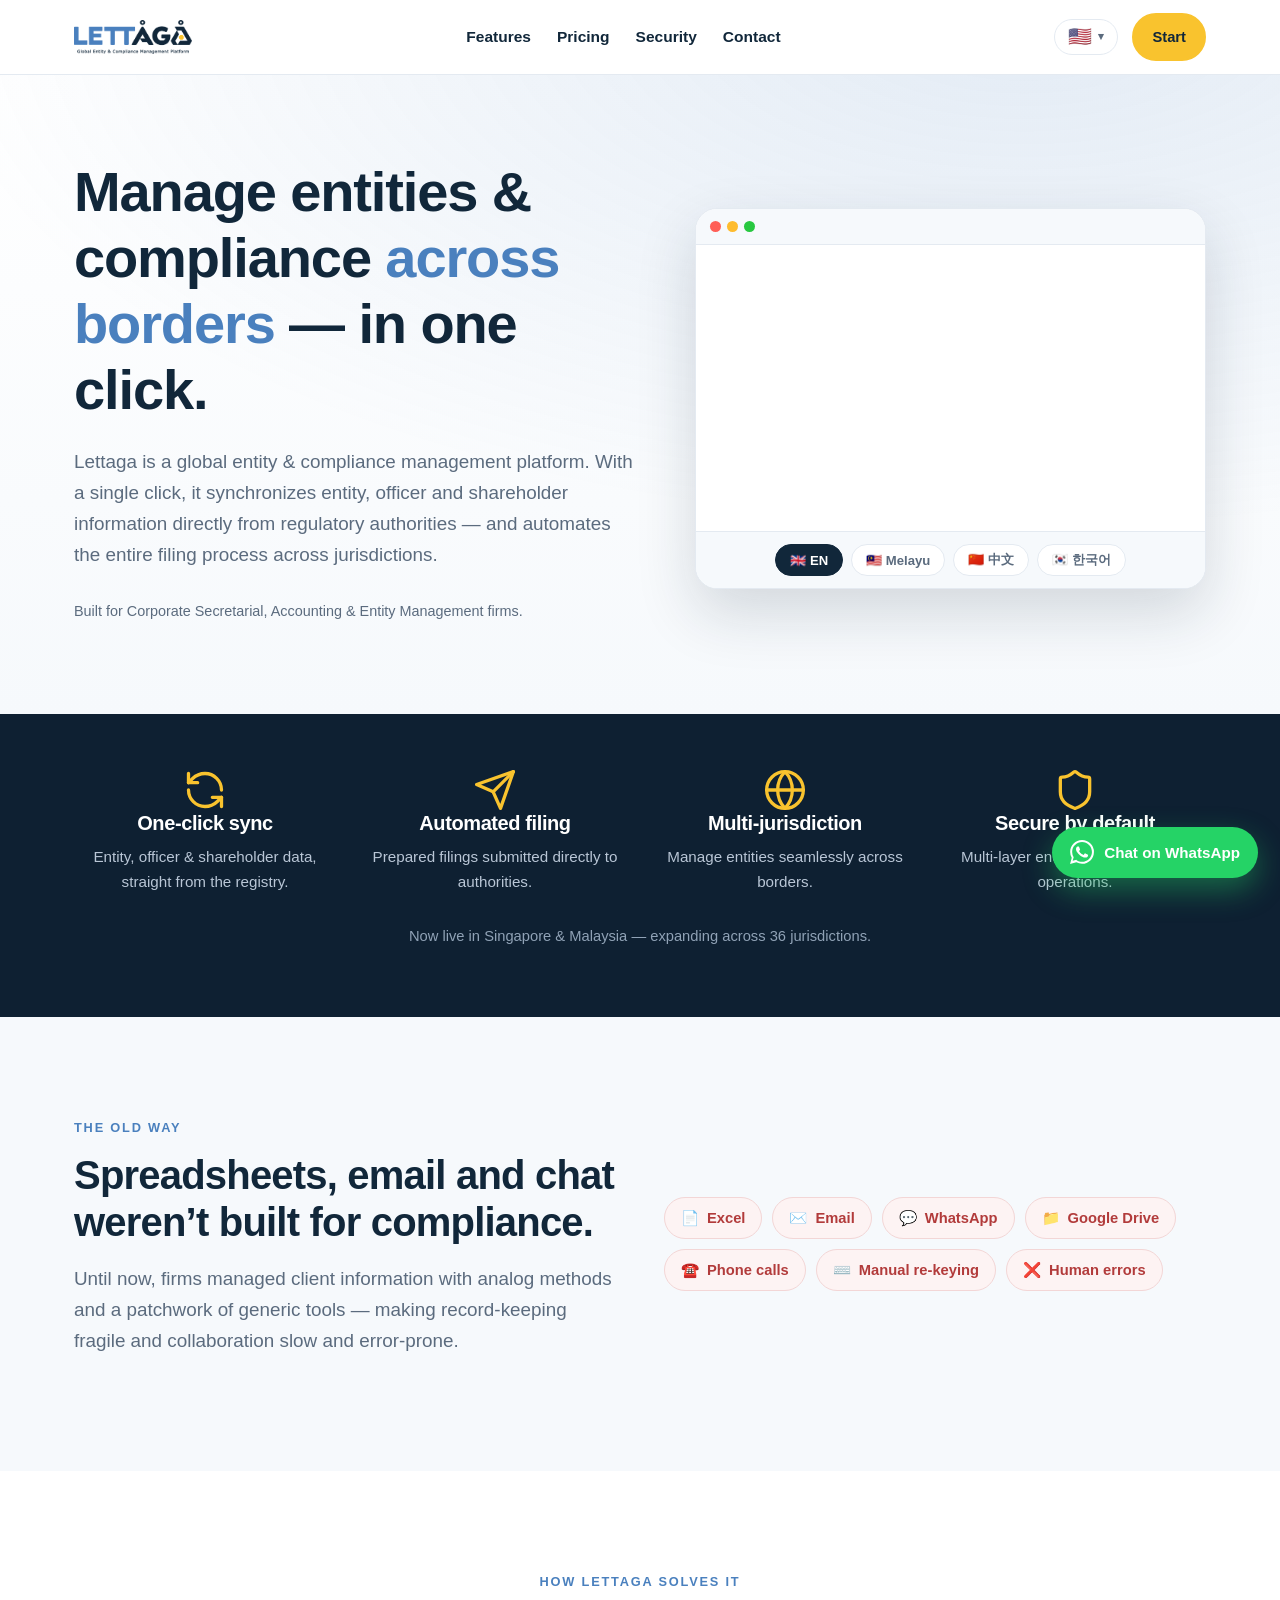
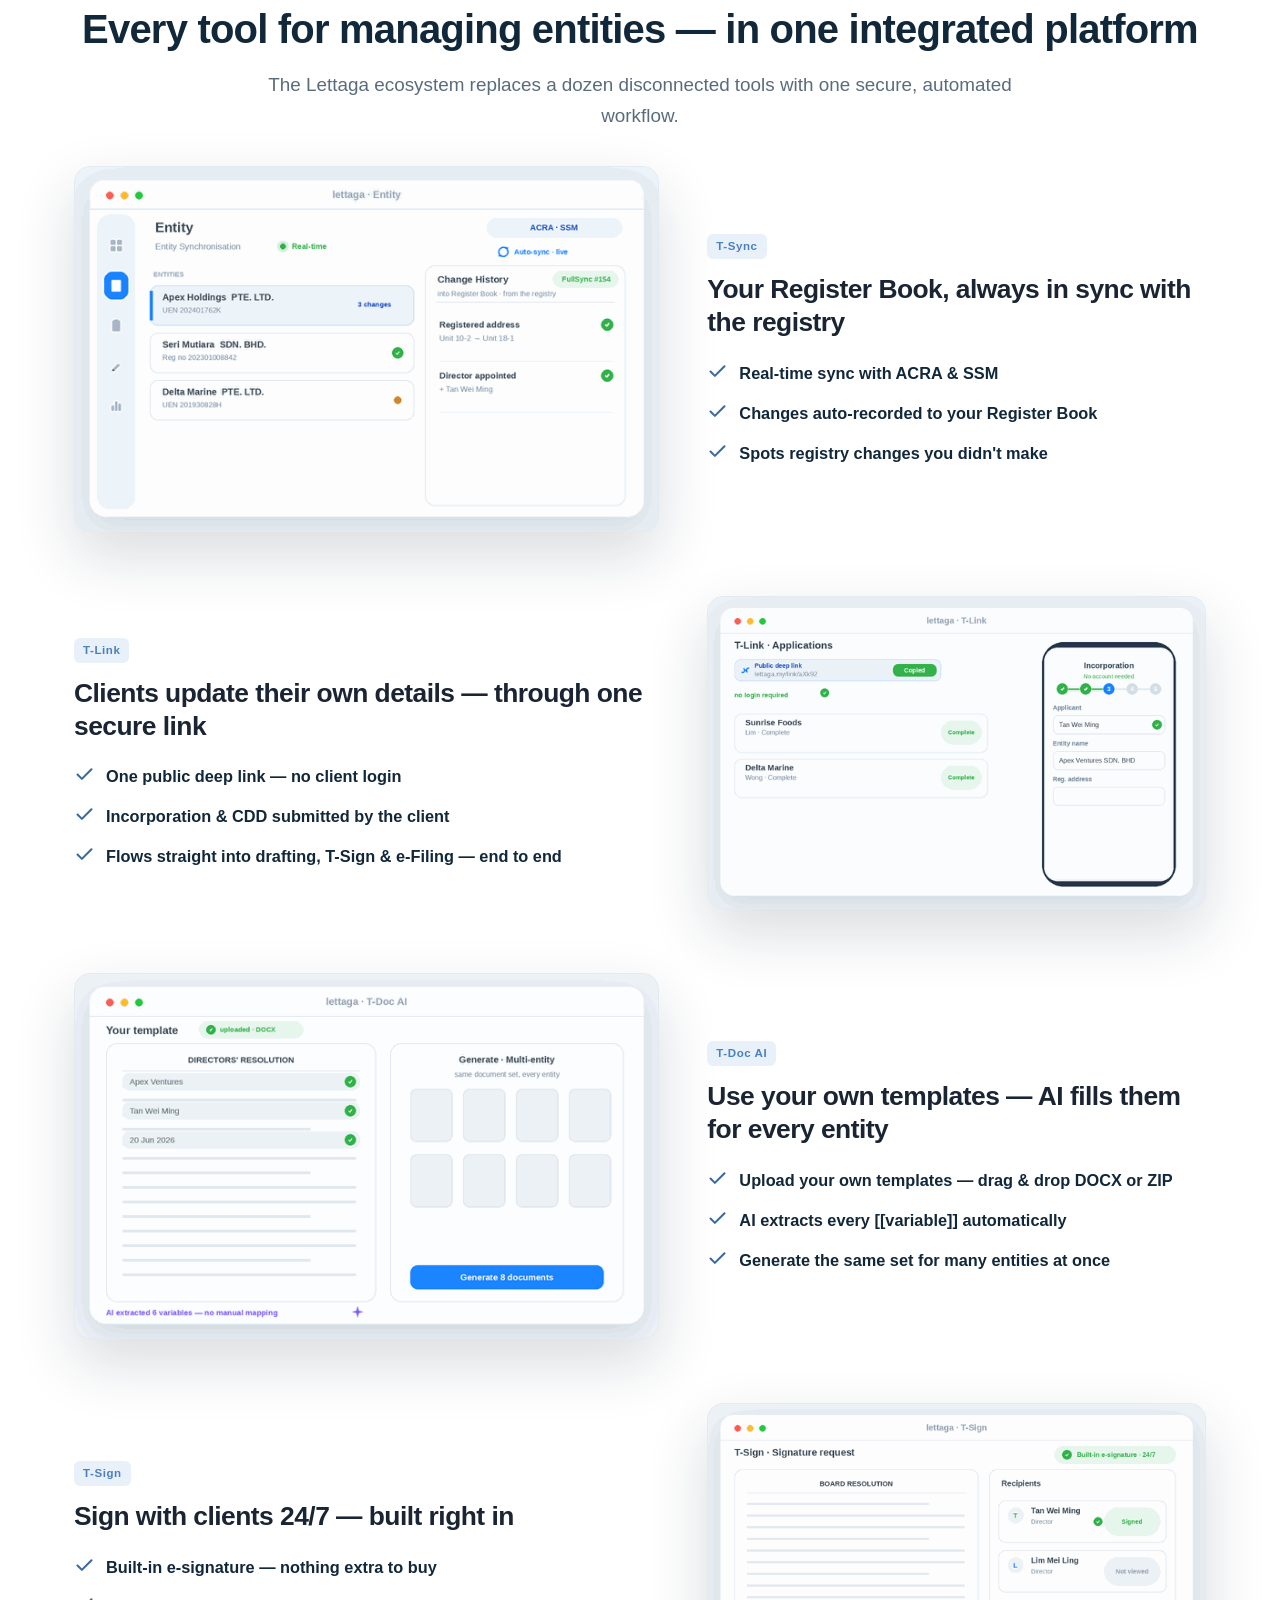
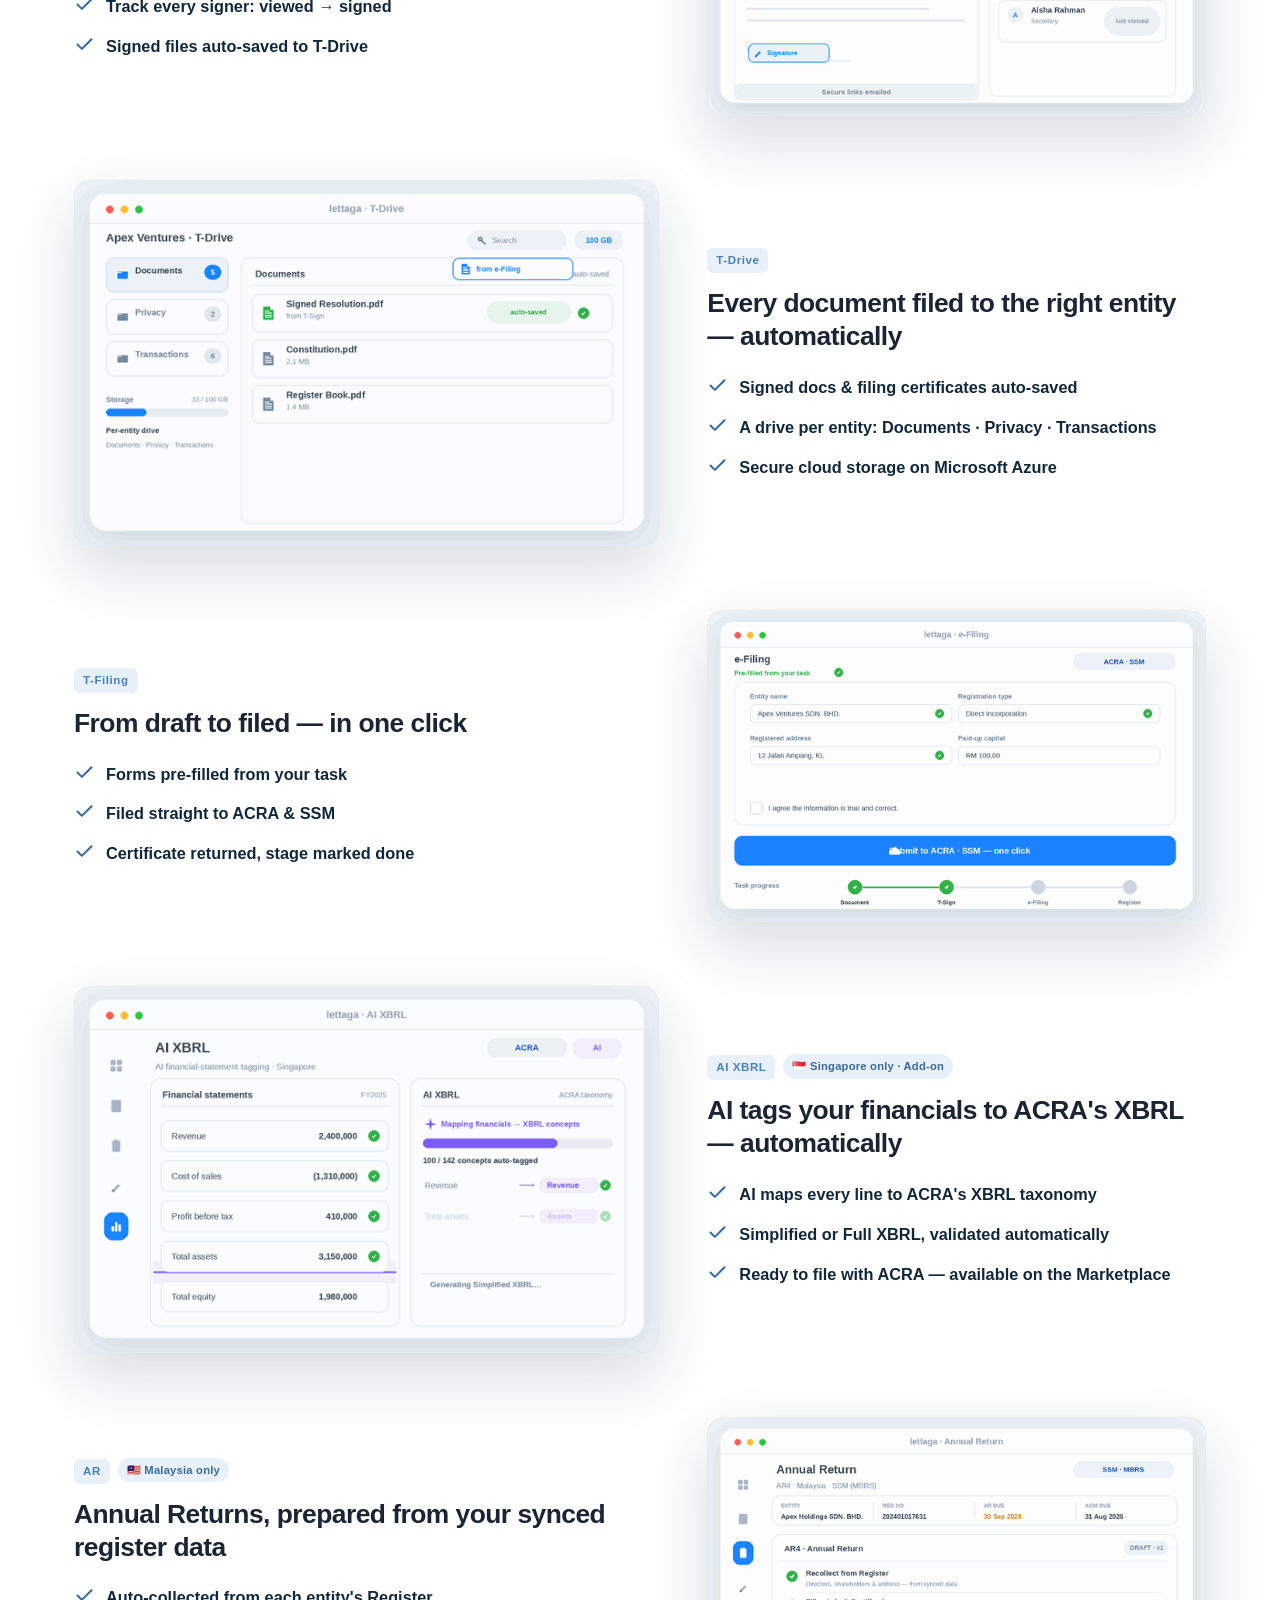
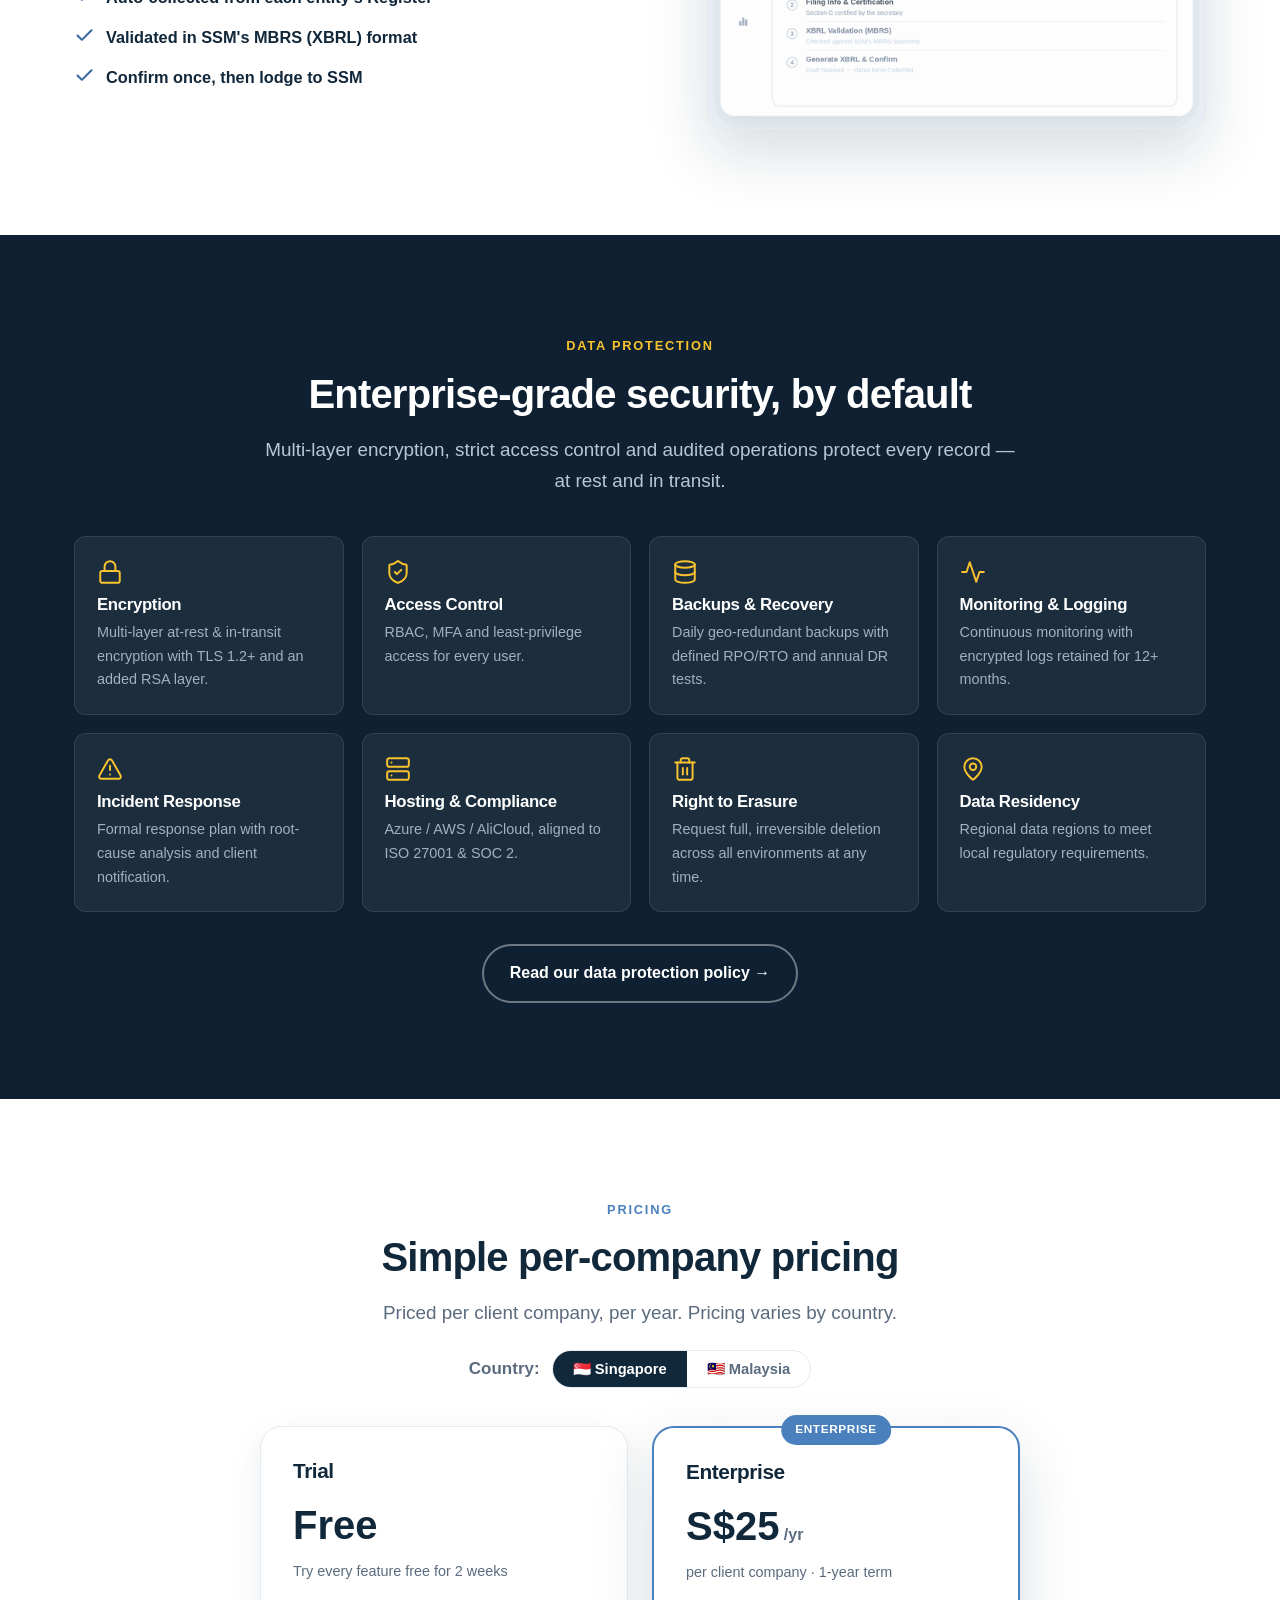
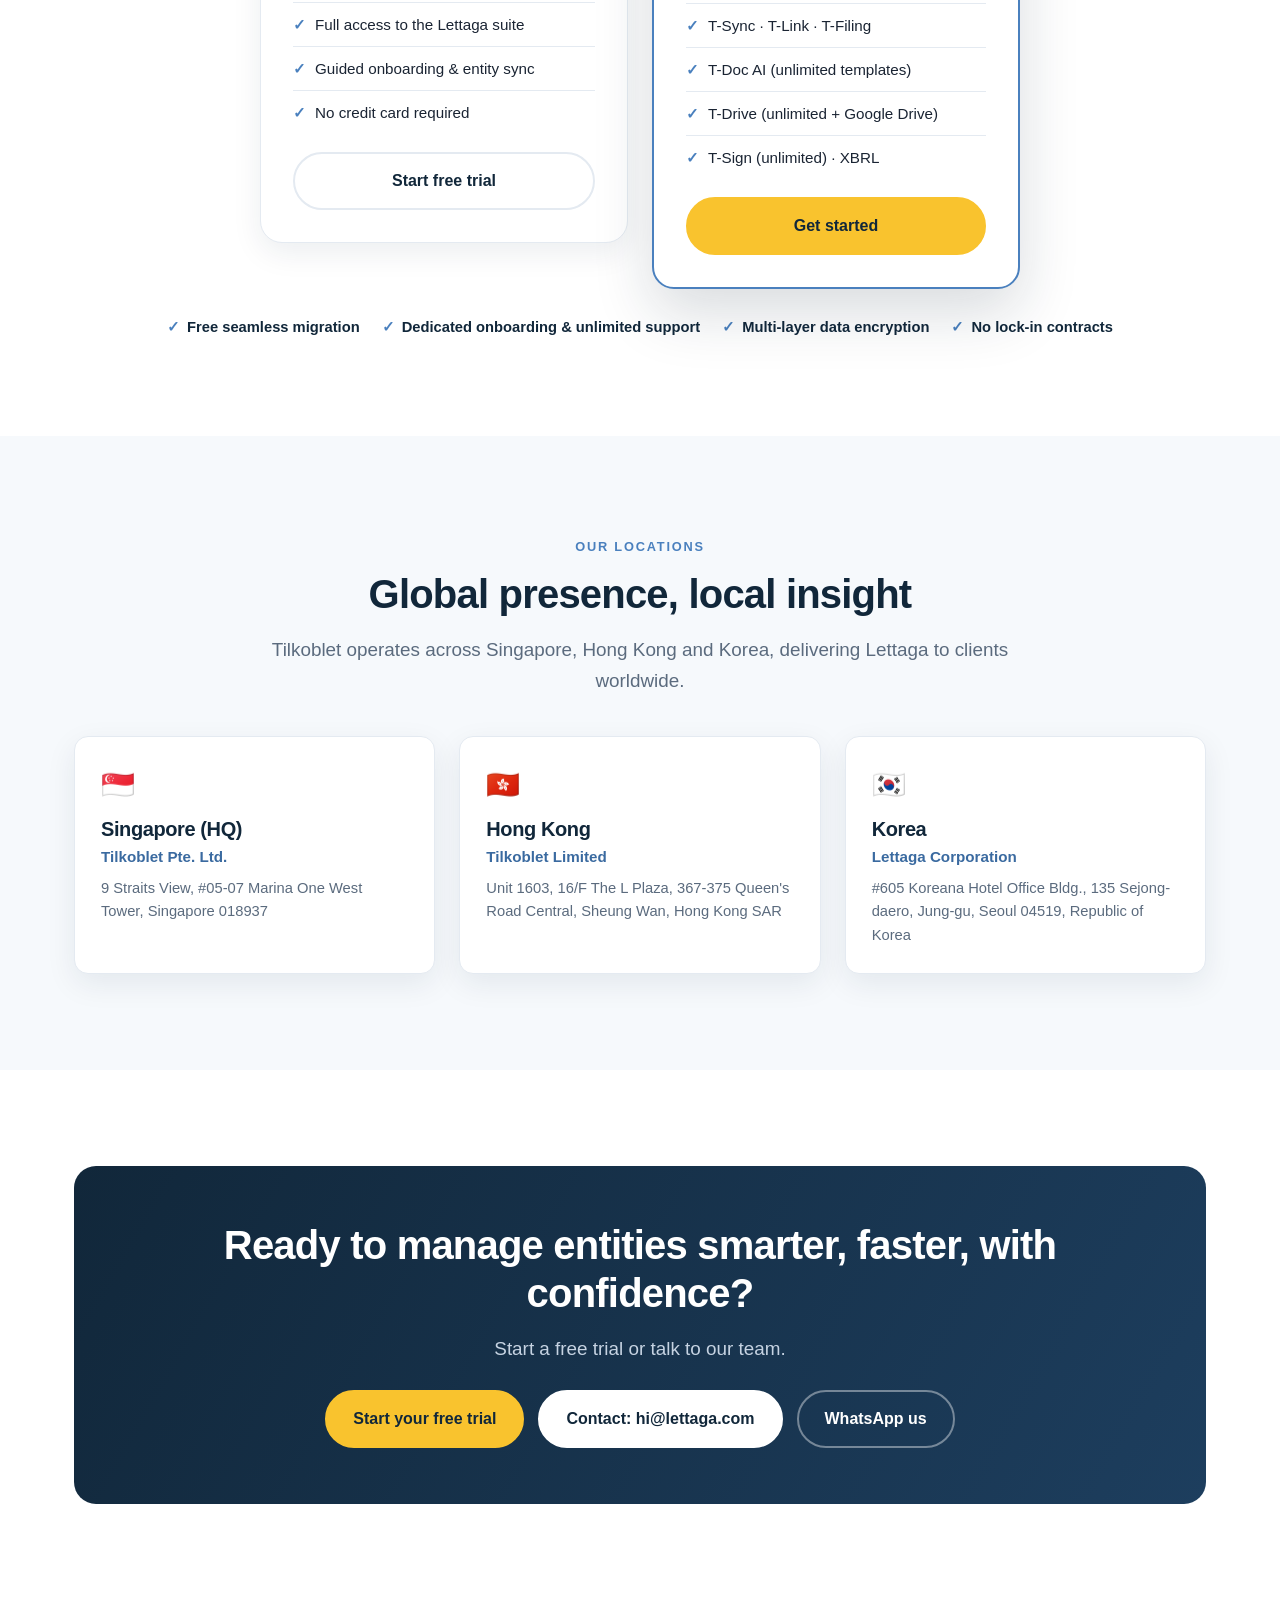
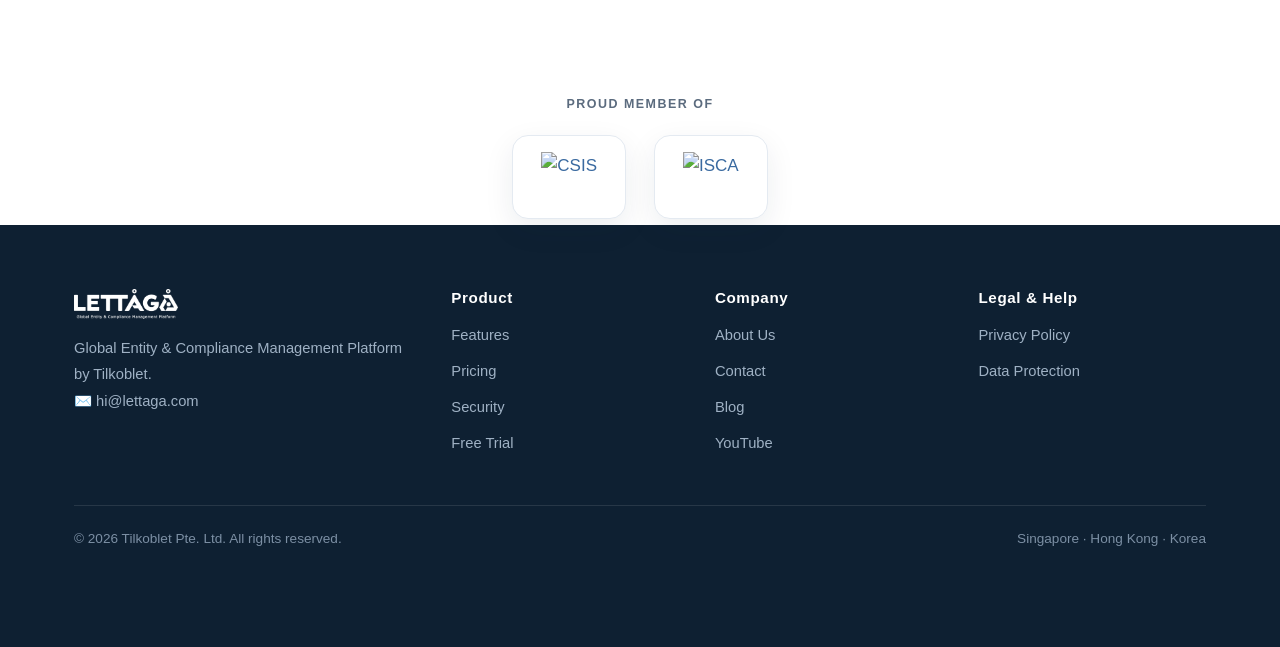
==== commit abb7e07d: "v2" ====
--- a/index.html
+++ b/index.html
@@ -58,52 +58,12 @@
 <section class="trust">
   <div class="container">
     <div class="stats">
-      <div class="stat reveal"><div class="num">⚡</div><h3 data-i18n="band.v1t">One-click sync</h3><div class="lbl" data-i18n="band.v1d">Entity, officer &amp; shareholder data, straight from the registry.</div></div>
-      <div class="stat reveal"><div class="num">📤</div><h3 data-i18n="band.v2t">Automated filing</h3><div class="lbl" data-i18n="band.v2d">Prepared filings submitted directly to authorities.</div></div>
-      <div class="stat reveal"><div class="num">🌐</div><h3 data-i18n="band.v3t">Multi-jurisdiction</h3><div class="lbl" data-i18n="band.v3d">Manage entities seamlessly across borders.</div></div>
-      <div class="stat reveal"><div class="num">🔐</div><h3 data-i18n="band.v4t">Secure by default</h3><div class="lbl" data-i18n="band.v4d">Multi-layer encryption and audited operations.</div></div>
+      <div class="stat reveal"><div class="num"><svg viewBox="0 0 24 24" fill="none" stroke="currentColor" stroke-width="1.8" stroke-linecap="round" stroke-linejoin="round"><path d="M21 12a9 9 0 0 0-9-9 9.75 9.75 0 0 0-6.74 2.74L3 8"/><path d="M3 3v5h5"/><path d="M3 12a9 9 0 0 0 9 9 9.75 9.75 0 0 0 6.74-2.74L21 16"/><path d="M16 16h5v5"/></svg></div><h3 data-i18n="band.v1t">One-click sync</h3><div class="lbl" data-i18n="band.v1d">Entity, officer &amp; shareholder data, straight from the registry.</div></div>
+      <div class="stat reveal"><div class="num"><svg viewBox="0 0 24 24" fill="none" stroke="currentColor" stroke-width="1.8" stroke-linecap="round" stroke-linejoin="round"><path d="m22 2-7 20-4-9-9-4Z"/><path d="M22 2 11 13"/></svg></div><h3 data-i18n="band.v2t">Automated filing</h3><div class="lbl" data-i18n="band.v2d">Prepared filings submitted directly to authorities.</div></div>
+      <div class="stat reveal"><div class="num"><svg viewBox="0 0 24 24" fill="none" stroke="currentColor" stroke-width="1.8" stroke-linecap="round" stroke-linejoin="round"><circle cx="12" cy="12" r="10"/><path d="M12 2a14.5 14.5 0 0 0 0 20 14.5 14.5 0 0 0 0-20"/><path d="M2 12h20"/></svg></div><h3 data-i18n="band.v3t">Multi-jurisdiction</h3><div class="lbl" data-i18n="band.v3d">Manage entities seamlessly across borders.</div></div>
+      <div class="stat reveal"><div class="num"><svg viewBox="0 0 24 24" fill="none" stroke="currentColor" stroke-width="1.8" stroke-linecap="round" stroke-linejoin="round"><path d="M20 13c0 5-3.5 7.5-7.66 8.95a1 1 0 0 1-.67-.01C7.5 20.5 4 18 4 13V6a1 1 0 0 1 1-1c2 0 4.5-1.2 6.24-2.72a1.17 1.17 0 0 1 1.52 0C14.51 3.81 17 5 19 5a1 1 0 0 1 1 1Z"/></svg></div><h3 data-i18n="band.v4t">Secure by default</h3><div class="lbl" data-i18n="band.v4d">Multi-layer encryption and audited operations.</div></div>
     </div>
     <p class="markets" data-i18n="band.markets">Now live in Singapore &amp; Malaysia — expanding across 36 jurisdictions.</p>
-  </div>
-</section>
-
-<!-- ============ TRACTION / CUSTOMERS GRAPH ============ -->
-<section class="section-soft">
-  <div class="container">
-    <div class="center reveal">
-      <span class="eyebrow" data-i18n="trk.eyebrow">Customers</span>
-      <h2 data-i18n="trk.h2">Growing across our launch markets</h2>
-    </div>
-    <div class="cust-graph">
-      <div class="mcards reveal">
-        <div class="mcard">
-          <div class="mcard-head"><span class="fl2">🇸🇬</span> Singapore</div>
-          <div class="gauges">
-            <div class="gauge">
-              <div class="ring" data-pct="80"><svg viewBox="0 0 120 120"><circle class="g-bg" cx="60" cy="60" r="52"></circle><circle class="g-fg" cx="60" cy="60" r="52"></circle></svg><span class="g-num" data-count="16">0</span></div>
-              <span class="g-cap" data-i18n="trk.clients">Clients</span>
-            </div>
-            <div class="gauge gold">
-              <div class="ring" data-pct="39"><svg viewBox="0 0 120 120"><circle class="g-bg" cx="60" cy="60" r="52"></circle><circle class="g-fg" cx="60" cy="60" r="52"></circle></svg><span class="g-num" data-count="2058">0</span></div>
-              <span class="g-cap" data-i18n="trk.entities">Client entities</span>
-            </div>
-          </div>
-        </div>
-        <div class="mcard">
-          <div class="mcard-head"><span class="fl2">🇲🇾</span> Malaysia</div>
-          <div class="gauges">
-            <div class="gauge">
-              <div class="ring" data-pct="20"><svg viewBox="0 0 120 120"><circle class="g-bg" cx="60" cy="60" r="52"></circle><circle class="g-fg" cx="60" cy="60" r="52"></circle></svg><span class="g-num" data-count="4">0</span></div>
-              <span class="g-cap" data-i18n="trk.clients">Clients</span>
-            </div>
-            <div class="gauge gold">
-              <div class="ring" data-pct="61"><svg viewBox="0 0 120 120"><circle class="g-bg" cx="60" cy="60" r="52"></circle><circle class="g-fg" cx="60" cy="60" r="52"></circle></svg><span class="g-num" data-count="3163">0</span></div>
-              <span class="g-cap" data-i18n="trk.entities">Client entities</span>
-            </div>
-          </div>
-        </div>
-      </div>
-    </div>
   </div>
 </section>
 
@@ -135,23 +95,118 @@
       <h2 data-i18n="sol.h2">Every tool for managing entities — in one integrated platform</h2>
       <p class="lead center" data-i18n="sol.lead">The Lettaga ecosystem replaces a dozen disconnected tools with one secure, automated workflow.</p>
     </div>
-    <div style="margin-top:22px;display:flex;align-items:center;gap:12px;justify-content:center;flex-wrap:wrap">
-      <span style="font-weight:600;color:var(--muted)" data-i18n="mkt.products">Products available in</span>
-      <div class="market-switch">
-        <button data-set-market="sg">🇸🇬 Singapore</button>
-        <button data-set-market="my">🇲🇾 Malaysia</button>
-      </div>
-    </div>
-    <div class="grid cols-3 reveal" style="margin-top:34px">
-      <div class="card" data-market="all"><div class="ic">🔄</div><span class="tcode">T-Sync</span><h3 data-i18n="feat.sync.t">Synchronisation</h3><p data-i18n="feat.sync.d">Two-way, real-time sync with regulatory registries — not the one-way imports rivals settle for.</p></div>
-      <div class="card" data-market="all"><div class="ic">🔗</div><span class="tcode">T-Link</span><h3 data-i18n="feat.link.t">Client Link</h3><p data-i18n="feat.link.d">Connect clients through secure deep links to submit and update entity information and CDD.</p></div>
-      <div class="card" data-market="all"><div class="ic">📝</div><span class="tcode">T-Doc AI</span><h3 data-i18n="feat.doc.t">Document Generation</h3><p data-i18n="feat.doc.d">All filing documents are generated automatically with AI-powered templates.</p></div>
-      <div class="card" data-market="all"><div class="ic">✍️</div><span class="tcode">T-Sign</span><h3 data-i18n="feat.sign.t">e-Signature</h3><p data-i18n="feat.sign.d">Sign with clients 24/7 using built-in e-signature — no Adobe Sign or DocuSign required.</p></div>
-      <div class="card" data-market="all"><div class="ic">☁️</div><span class="tcode">T-Drive</span><h3 data-i18n="feat.drive.t">Cloud Drive</h3><p data-i18n="feat.drive.d">Store any data on secure, Microsoft Azure–based cloud storage.</p></div>
-      <div class="card" data-market="all"><div class="ic">⚡</div><span class="tcode">T-Filing</span><h3 data-i18n="feat.filing.t">e-Filing</h3><p data-i18n="feat.filing.d">Submit to authorities in a single click. Automated e-Filing is exclusive to Lettaga.</p></div>
-      <div class="card" data-market="sg"><div class="ic">📈</div><span class="tcode">AI XBRL · Marketplace</span><h3 data-i18n="feat.xbrlai.t">AI XBRL</h3><p data-i18n="feat.xbrlai.d">Generate XBRL financial statements automatically with AI — available on the Marketplace.</p><span class="addon" data-i18n="feat.xbrlai.note">Add-on · billed separately</span></div>
-      <div class="card" data-market="my"><div class="ic">📅</div><span class="tcode">AR</span><h3 data-i18n="feat.ar.t">Annual Return</h3><p data-i18n="feat.ar.d">Prepare and submit annual returns automatically from synced entity data.</p></div>
-      <div class="card" data-market="my"><div class="ic">📊</div><span class="tcode">XBRL</span><h3 data-i18n="feat.xbrl.t">XBRL</h3><p data-i18n="feat.xbrl.d">Produce XBRL financial statements ready for regulatory filing.</p></div>
+    <!-- spotlight: T-Sync (media-forward, GIF is the hero) -->
+    <div class="feature-spotlight reveal" style="margin-top:34px">
+      <div class="fs-media">
+        <img src="assets/img/features/t-sync.gif" alt="T-Sync — real-time registry sync with ACRA &amp; SSM" loading="lazy" width="640" height="400">
+      </div>
+      <div class="fs-text">
+        <span class="tcode">T-Sync</span>
+        <h3 data-i18n="feat.sync.t2">Your Register Book, always in sync with the registry</h3>
+        <ul class="fs-list">
+          <li><svg viewBox="0 0 24 24" fill="none" stroke="currentColor" stroke-width="2.4" stroke-linecap="round" stroke-linejoin="round"><polyline points="20 6 9 17 4 12"/></svg><span data-i18n="feat.sync.b1">Real-time sync with ACRA &amp; SSM</span></li>
+          <li><svg viewBox="0 0 24 24" fill="none" stroke="currentColor" stroke-width="2.4" stroke-linecap="round" stroke-linejoin="round"><polyline points="20 6 9 17 4 12"/></svg><span data-i18n="feat.sync.b2">Changes auto-recorded to your Register Book</span></li>
+          <li><svg viewBox="0 0 24 24" fill="none" stroke="currentColor" stroke-width="2.4" stroke-linecap="round" stroke-linejoin="round"><polyline points="20 6 9 17 4 12"/></svg><span data-i18n="feat.sync.b3">Spots registry changes you didn’t make</span></li>
+        </ul>
+      </div>
+    </div>
+
+    <!-- 2 T-Link -->
+    <div class="feature-spotlight reveal reverse">
+      <div class="fs-media"><img src="assets/img/features/t-link.gif" alt="T-Link — client self-service via secure deep link" loading="lazy" width="640" height="400"></div>
+      <div class="fs-text">
+        <span class="tcode">T-Link</span>
+        <h3 data-i18n="feat.link.t2">Clients update their own details — through one secure link</h3>
+        <ul class="fs-list">
+          <li><svg viewBox="0 0 24 24" fill="none" stroke="currentColor" stroke-width="2.4" stroke-linecap="round" stroke-linejoin="round"><polyline points="20 6 9 17 4 12"/></svg><span data-i18n="feat.link.b1">One public deep link — no client login</span></li>
+          <li><svg viewBox="0 0 24 24" fill="none" stroke="currentColor" stroke-width="2.4" stroke-linecap="round" stroke-linejoin="round"><polyline points="20 6 9 17 4 12"/></svg><span data-i18n="feat.link.b2">Incorporation &amp; CDD submitted by the client</span></li>
+          <li><svg viewBox="0 0 24 24" fill="none" stroke="currentColor" stroke-width="2.4" stroke-linecap="round" stroke-linejoin="round"><polyline points="20 6 9 17 4 12"/></svg><span data-i18n="feat.link.b3">Flows straight into drafting, T-Sign &amp; e-Filing — end to end</span></li>
+        </ul>
+      </div>
+    </div>
+
+    <!-- 3 T-Doc AI -->
+    <div class="feature-spotlight reveal">
+      <div class="fs-media"><img src="assets/img/features/t-doc-ai.gif" alt="T-Doc AI — upload your own templates, AI fills them" loading="lazy" width="640" height="400"></div>
+      <div class="fs-text">
+        <span class="tcode">T-Doc AI</span>
+        <h3 data-i18n="feat.doc.t2">Use your own templates — AI fills them for every entity</h3>
+        <ul class="fs-list">
+          <li><svg viewBox="0 0 24 24" fill="none" stroke="currentColor" stroke-width="2.4" stroke-linecap="round" stroke-linejoin="round"><polyline points="20 6 9 17 4 12"/></svg><span data-i18n="feat.doc.b1">Upload your own templates — drag &amp; drop DOCX or ZIP</span></li>
+          <li><svg viewBox="0 0 24 24" fill="none" stroke="currentColor" stroke-width="2.4" stroke-linecap="round" stroke-linejoin="round"><polyline points="20 6 9 17 4 12"/></svg><span data-i18n="feat.doc.b2">AI extracts every [[variable]] automatically</span></li>
+          <li><svg viewBox="0 0 24 24" fill="none" stroke="currentColor" stroke-width="2.4" stroke-linecap="round" stroke-linejoin="round"><polyline points="20 6 9 17 4 12"/></svg><span data-i18n="feat.doc.b3">Generate the same set for many entities at once</span></li>
+        </ul>
+      </div>
+    </div>
+
+    <!-- 4 T-Sign -->
+    <div class="feature-spotlight reveal reverse">
+      <div class="fs-media"><img src="assets/img/features/t-sign.gif" alt="T-Sign — built-in e-signature, sign with clients 24/7" loading="lazy" width="640" height="400"></div>
+      <div class="fs-text">
+        <span class="tcode">T-Sign</span>
+        <h3 data-i18n="feat.sign.t2">Sign with clients 24/7 — built right in</h3>
+        <ul class="fs-list">
+          <li><svg viewBox="0 0 24 24" fill="none" stroke="currentColor" stroke-width="2.4" stroke-linecap="round" stroke-linejoin="round"><polyline points="20 6 9 17 4 12"/></svg><span data-i18n="feat.sign.b1">Built-in e-signature — nothing extra to buy</span></li>
+          <li><svg viewBox="0 0 24 24" fill="none" stroke="currentColor" stroke-width="2.4" stroke-linecap="round" stroke-linejoin="round"><polyline points="20 6 9 17 4 12"/></svg><span data-i18n="feat.sign.b2">Track every signer: viewed → signed</span></li>
+          <li><svg viewBox="0 0 24 24" fill="none" stroke="currentColor" stroke-width="2.4" stroke-linecap="round" stroke-linejoin="round"><polyline points="20 6 9 17 4 12"/></svg><span data-i18n="feat.sign.b3">Signed files auto-saved to T-Drive</span></li>
+        </ul>
+      </div>
+    </div>
+
+    <!-- 5 T-Drive -->
+    <div class="feature-spotlight reveal">
+      <div class="fs-media"><img src="assets/img/features/t-drive.gif" alt="T-Drive — every document filed to the right entity" loading="lazy" width="640" height="400"></div>
+      <div class="fs-text">
+        <span class="tcode">T-Drive</span>
+        <h3 data-i18n="feat.drive.t2">Every document filed to the right entity — automatically</h3>
+        <ul class="fs-list">
+          <li><svg viewBox="0 0 24 24" fill="none" stroke="currentColor" stroke-width="2.4" stroke-linecap="round" stroke-linejoin="round"><polyline points="20 6 9 17 4 12"/></svg><span data-i18n="feat.drive.b1">Signed docs &amp; filing certificates auto-saved</span></li>
+          <li><svg viewBox="0 0 24 24" fill="none" stroke="currentColor" stroke-width="2.4" stroke-linecap="round" stroke-linejoin="round"><polyline points="20 6 9 17 4 12"/></svg><span data-i18n="feat.drive.b2">A drive per entity: Documents · Privacy · Transactions</span></li>
+          <li><svg viewBox="0 0 24 24" fill="none" stroke="currentColor" stroke-width="2.4" stroke-linecap="round" stroke-linejoin="round"><polyline points="20 6 9 17 4 12"/></svg><span data-i18n="feat.drive.b3">Secure cloud storage on Microsoft Azure</span></li>
+        </ul>
+      </div>
+    </div>
+
+    <!-- 6 T-Filing -->
+    <div class="feature-spotlight reveal reverse">
+      <div class="fs-media"><img src="assets/img/features/t-filing.gif" alt="T-Filing — pre-filled, one-click filing to ACRA and SSM" loading="lazy" width="640" height="400"></div>
+      <div class="fs-text">
+        <span class="tcode">T-Filing</span>
+        <h3 data-i18n="feat.filing.t2">From draft to filed — in one click</h3>
+        <ul class="fs-list">
+          <li><svg viewBox="0 0 24 24" fill="none" stroke="currentColor" stroke-width="2.4" stroke-linecap="round" stroke-linejoin="round"><polyline points="20 6 9 17 4 12"/></svg><span data-i18n="feat.filing.b1">Forms pre-filled from your task</span></li>
+          <li><svg viewBox="0 0 24 24" fill="none" stroke="currentColor" stroke-width="2.4" stroke-linecap="round" stroke-linejoin="round"><polyline points="20 6 9 17 4 12"/></svg><span data-i18n="feat.filing.b2">Filed straight to ACRA &amp; SSM</span></li>
+          <li><svg viewBox="0 0 24 24" fill="none" stroke="currentColor" stroke-width="2.4" stroke-linecap="round" stroke-linejoin="round"><polyline points="20 6 9 17 4 12"/></svg><span data-i18n="feat.filing.b3">Certificate returned, stage marked done</span></li>
+        </ul>
+      </div>
+    </div>
+
+    <!-- 7 AI XBRL (Singapore only · Add-on) -->
+    <div class="feature-spotlight reveal">
+      <div class="fs-media"><img src="assets/img/features/ai-xbrl.gif" alt="AI XBRL — AI tags financials to ACRA XBRL taxonomy" loading="lazy" width="640" height="400"></div>
+      <div class="fs-text">
+        <span class="tcode">AI XBRL</span><span class="geo" data-i18n="feat.tag.sg">🇸🇬 Singapore only · Add-on</span>
+        <h3 data-i18n="feat.xbrlai.t2">AI tags your financials to ACRA’s XBRL — automatically</h3>
+        <ul class="fs-list">
+          <li><svg viewBox="0 0 24 24" fill="none" stroke="currentColor" stroke-width="2.4" stroke-linecap="round" stroke-linejoin="round"><polyline points="20 6 9 17 4 12"/></svg><span data-i18n="feat.xbrlai.b1">AI maps every line to ACRA’s XBRL taxonomy</span></li>
+          <li><svg viewBox="0 0 24 24" fill="none" stroke="currentColor" stroke-width="2.4" stroke-linecap="round" stroke-linejoin="round"><polyline points="20 6 9 17 4 12"/></svg><span data-i18n="feat.xbrlai.b2">Simplified or Full XBRL, validated automatically</span></li>
+          <li><svg viewBox="0 0 24 24" fill="none" stroke="currentColor" stroke-width="2.4" stroke-linecap="round" stroke-linejoin="round"><polyline points="20 6 9 17 4 12"/></svg><span data-i18n="feat.xbrlai.b3">Ready to file with ACRA — available on the Marketplace</span></li>
+        </ul>
+      </div>
+    </div>
+
+    <!-- 8 Annual Return (Malaysia only) -->
+    <div class="feature-spotlight reveal reverse">
+      <div class="fs-media"><img src="assets/img/features/ar.gif" alt="Annual Return — prepared from synced register data, MBRS XBRL" loading="lazy" width="640" height="400"></div>
+      <div class="fs-text">
+        <span class="tcode">AR</span><span class="geo" data-i18n="feat.tag.my">🇲🇾 Malaysia only</span>
+        <h3 data-i18n="feat.ar.t2">Annual Returns, prepared from your synced register data</h3>
+        <ul class="fs-list">
+          <li><svg viewBox="0 0 24 24" fill="none" stroke="currentColor" stroke-width="2.4" stroke-linecap="round" stroke-linejoin="round"><polyline points="20 6 9 17 4 12"/></svg><span data-i18n="feat.ar.b1">Auto-collected from each entity’s Register</span></li>
+          <li><svg viewBox="0 0 24 24" fill="none" stroke="currentColor" stroke-width="2.4" stroke-linecap="round" stroke-linejoin="round"><polyline points="20 6 9 17 4 12"/></svg><span data-i18n="feat.ar.b2">Validated in SSM’s MBRS (XBRL) format</span></li>
+          <li><svg viewBox="0 0 24 24" fill="none" stroke="currentColor" stroke-width="2.4" stroke-linecap="round" stroke-linejoin="round"><polyline points="20 6 9 17 4 12"/></svg><span data-i18n="feat.ar.b3">Confirm once, then lodge to SSM</span></li>
+        </ul>
+      </div>
     </div>
   </div>
 </section>
@@ -165,14 +220,14 @@
       <p class="lead center" data-i18n="sec.lead">Multi-layer encryption, strict access control and audited operations protect every record — at rest and in transit.</p>
     </div>
     <div class="pillars reveal" style="margin-top:40px">
-      <div class="pillar"><div class="ic">🔐</div><h3 data-i18n="sec.p1t">Encryption</h3><p data-i18n="sec.p1d">Multi-layer at-rest &amp; in-transit encryption with TLS 1.2+ and an added RSA layer.</p></div>
-      <div class="pillar"><div class="ic">🛡️</div><h3 data-i18n="sec.p2t">Access Control</h3><p data-i18n="sec.p2d">RBAC, MFA and least-privilege access for every user.</p></div>
-      <div class="pillar"><div class="ic">💾</div><h3 data-i18n="sec.p3t">Backups &amp; Recovery</h3><p data-i18n="sec.p3d">Daily geo-redundant backups with defined RPO/RTO and annual DR tests.</p></div>
-      <div class="pillar"><div class="ic">📡</div><h3 data-i18n="sec.p4t">Monitoring &amp; Logging</h3><p data-i18n="sec.p4d">Continuous monitoring with encrypted logs retained for 12+ months.</p></div>
-      <div class="pillar"><div class="ic">🚨</div><h3 data-i18n="sec.p5t">Incident Response</h3><p data-i18n="sec.p5d">Formal response plan with root-cause analysis and client notification.</p></div>
-      <div class="pillar"><div class="ic">🌐</div><h3 data-i18n="sec.p6t">Hosting &amp; Compliance</h3><p data-i18n="sec.p6d">Azure / AWS / AliCloud, aligned to ISO 27001 &amp; SOC 2.</p></div>
-      <div class="pillar"><div class="ic">🗑️</div><h3 data-i18n="sec.p7t">Right to Erasure</h3><p data-i18n="sec.p7d">Request full, irreversible deletion across all environments at any time.</p></div>
-      <div class="pillar"><div class="ic">📍</div><h3 data-i18n="sec.p8t">Data Residency</h3><p data-i18n="sec.p8d">Regional data regions to meet local regulatory requirements.</p></div>
+      <div class="pillar"><div class="ic"><svg viewBox="0 0 24 24" fill="none" stroke="currentColor" stroke-width="1.8" stroke-linecap="round" stroke-linejoin="round"><rect width="18" height="11" x="3" y="11" rx="2" ry="2"/><path d="M7 11V7a5 5 0 0 1 10 0v4"/></svg></div><h3 data-i18n="sec.p1t">Encryption</h3><p data-i18n="sec.p1d">Multi-layer at-rest &amp; in-transit encryption with TLS 1.2+ and an added RSA layer.</p></div>
+      <div class="pillar"><div class="ic"><svg viewBox="0 0 24 24" fill="none" stroke="currentColor" stroke-width="1.8" stroke-linecap="round" stroke-linejoin="round"><path d="M20 13c0 5-3.5 7.5-7.66 8.95a1 1 0 0 1-.67-.01C7.5 20.5 4 18 4 13V6a1 1 0 0 1 1-1c2 0 4.5-1.2 6.24-2.72a1.17 1.17 0 0 1 1.52 0C14.51 3.81 17 5 19 5a1 1 0 0 1 1 1Z"/><path d="m9 12 2 2 4-4"/></svg></div><h3 data-i18n="sec.p2t">Access Control</h3><p data-i18n="sec.p2d">RBAC, MFA and least-privilege access for every user.</p></div>
+      <div class="pillar"><div class="ic"><svg viewBox="0 0 24 24" fill="none" stroke="currentColor" stroke-width="1.8" stroke-linecap="round" stroke-linejoin="round"><ellipse cx="12" cy="5" rx="9" ry="3"/><path d="M3 5v14a9 3 0 0 0 18 0V5"/><path d="M3 12a9 3 0 0 0 18 0"/></svg></div><h3 data-i18n="sec.p3t">Backups &amp; Recovery</h3><p data-i18n="sec.p3d">Daily geo-redundant backups with defined RPO/RTO and annual DR tests.</p></div>
+      <div class="pillar"><div class="ic"><svg viewBox="0 0 24 24" fill="none" stroke="currentColor" stroke-width="1.8" stroke-linecap="round" stroke-linejoin="round"><path d="M22 12h-4l-3 9L9 3l-3 9H2"/></svg></div><h3 data-i18n="sec.p4t">Monitoring &amp; Logging</h3><p data-i18n="sec.p4d">Continuous monitoring with encrypted logs retained for 12+ months.</p></div>
+      <div class="pillar"><div class="ic"><svg viewBox="0 0 24 24" fill="none" stroke="currentColor" stroke-width="1.8" stroke-linecap="round" stroke-linejoin="round"><path d="m21.73 18-8-14a2 2 0 0 0-3.48 0l-8 14A2 2 0 0 0 4 21h16a2 2 0 0 0 1.73-3Z"/><path d="M12 9v4"/><path d="M12 17h.01"/></svg></div><h3 data-i18n="sec.p5t">Incident Response</h3><p data-i18n="sec.p5d">Formal response plan with root-cause analysis and client notification.</p></div>
+      <div class="pillar"><div class="ic"><svg viewBox="0 0 24 24" fill="none" stroke="currentColor" stroke-width="1.8" stroke-linecap="round" stroke-linejoin="round"><rect width="20" height="8" x="2" y="2" rx="2" ry="2"/><rect width="20" height="8" x="2" y="14" rx="2" ry="2"/><line x1="6" x2="6.01" y1="6" y2="6"/><line x1="6" x2="6.01" y1="18" y2="18"/></svg></div><h3 data-i18n="sec.p6t">Hosting &amp; Compliance</h3><p data-i18n="sec.p6d">Azure / AWS / AliCloud, aligned to ISO 27001 &amp; SOC 2.</p></div>
+      <div class="pillar"><div class="ic"><svg viewBox="0 0 24 24" fill="none" stroke="currentColor" stroke-width="1.8" stroke-linecap="round" stroke-linejoin="round"><path d="M3 6h18"/><path d="M19 6v14a2 2 0 0 1-2 2H7a2 2 0 0 1-2-2V6m3 0V4a2 2 0 0 1 2-2h4a2 2 0 0 1 2 2v2"/><line x1="10" x2="10" y1="11" y2="17"/><line x1="14" x2="14" y1="11" y2="17"/></svg></div><h3 data-i18n="sec.p7t">Right to Erasure</h3><p data-i18n="sec.p7d">Request full, irreversible deletion across all environments at any time.</p></div>
+      <div class="pillar"><div class="ic"><svg viewBox="0 0 24 24" fill="none" stroke="currentColor" stroke-width="1.8" stroke-linecap="round" stroke-linejoin="round"><path d="M20 10c0 6-8 12-8 12s-8-6-8-12a8 8 0 0 1 16 0Z"/><circle cx="12" cy="10" r="3"/></svg></div><h3 data-i18n="sec.p8t">Data Residency</h3><p data-i18n="sec.p8d">Regional data regions to meet local regulatory requirements.</p></div>
     </div>
     <div class="center" style="margin-top:32px">
       <a href="data-protection.html" class="btn btn-outline-white" data-i18n="sec.more">Read our data protection policy →</a>
@@ -311,7 +366,6 @@
         <ul>
           <li><a href="privacy-policy.html" data-i18n="foot.privacy">Privacy Policy</a></li>
           <li><a href="data-protection.html" data-i18n="foot.dp">Data Protection</a></li>
-          <li><a href="https://help.lettaga.com" target="_blank" rel="noopener" data-i18n="foot.help">Help Center</a></li>
         </ul>
       </div>
     </div>
--- a/assets/styles.css
+++ b/assets/styles.css
@@ -171,14 +171,46 @@
 .cols-3{grid-template-columns:repeat(3,1fr)}
 .cols-4{grid-template-columns:repeat(4,1fr)}
 .card{background:#fff;border:1px solid var(--line);border-radius:var(--radius);padding:28px;
-  box-shadow:var(--shadow);transition:.2s}
+  box-shadow:var(--shadow);transition:.2s;position:relative}
+.country-tag{position:absolute;top:16px;right:16px;display:inline-flex;align-items:center;gap:4px;
+  font-size:.66rem;font-weight:800;letter-spacing:.02em;color:var(--blue-d);
+  background:var(--blue-l);padding:4px 9px;border-radius:999px;white-space:nowrap}
 .card:hover{transform:translateY(-4px);box-shadow:var(--shadow-lg);border-color:#D4E0EE}
 .card .ic{width:50px;height:50px;border-radius:12px;display:grid;place-items:center;
   background:var(--blue-l);color:var(--blue-d);margin-bottom:16px;font-size:1.5rem;font-weight:800}
+.ic svg{width:26px;height:26px;display:block}
+.pillar .ic svg{width:26px;height:26px}
+.stat .num svg{width:44px;height:44px;display:block;margin:0 auto}
 .card h3{margin-bottom:8px}
 .card p{color:var(--muted);font-size:.97rem;margin:0}
 .tcode{display:inline-block;font-size:.72rem;font-weight:800;letter-spacing:.05em;color:var(--blue);
   background:var(--blue-l);padding:3px 9px;border-radius:6px;margin-bottom:10px}
+
+/* feature card demo media (animated GIF) */
+.card.has-media{padding-top:0;overflow:hidden}
+.card .feat-media{margin:0 -28px 18px;border-bottom:1px solid var(--line);
+  background:var(--blue-l);line-height:0}
+.card .feat-media img{width:100%;height:auto;display:block}
+
+/* spotlight feature row — media-forward (Zoom / Linear / Stripe style) */
+.feature-spotlight{display:grid;grid-template-columns:1.08fr .92fr;gap:48px;
+  align-items:center;margin:34px 0 10px}
+.feature-spotlight + .feature-spotlight{margin-top:64px}
+.feature-spotlight.reverse .fs-media{order:2}
+.fs-media{border-radius:16px;overflow:hidden;box-shadow:var(--shadow-lg);
+  border:1px solid var(--line);background:var(--blue-l);line-height:0}
+.fs-media img{width:100%;height:auto;display:block}
+.fs-text .tcode{margin-bottom:14px}
+.fs-text h3{font-size:1.65rem;line-height:1.26;margin:0 0 20px;color:var(--ink)}
+.fs-list{list-style:none;padding:0;margin:0;display:grid;gap:13px}
+.fs-list li{display:flex;gap:11px;align-items:flex-start;font-weight:600;
+  color:var(--navy);font-size:1.02rem}
+.fs-list li svg{flex:0 0 auto;width:21px;height:21px;color:var(--blue-d);margin-top:1px}
+.fs-hint{margin-top:22px;font-size:.85rem;color:var(--muted)}
+.fs-text .geo{display:inline-block;margin-left:8px;font-size:.7rem;font-weight:800;letter-spacing:.02em;
+  color:var(--blue-d);background:var(--blue-l);padding:3px 9px;border-radius:999px;vertical-align:middle;white-space:nowrap}
+@media(max-width:860px){.feature-spotlight{grid-template-columns:1fr;gap:24px}
+  .feature-spotlight.reverse .fs-media{order:0}}
 
 /* market (country) switch — pricing & products */
 .market-switch{display:inline-flex;border:1px solid var(--line);border-radius:999px;overflow:hidden;background:#fff}
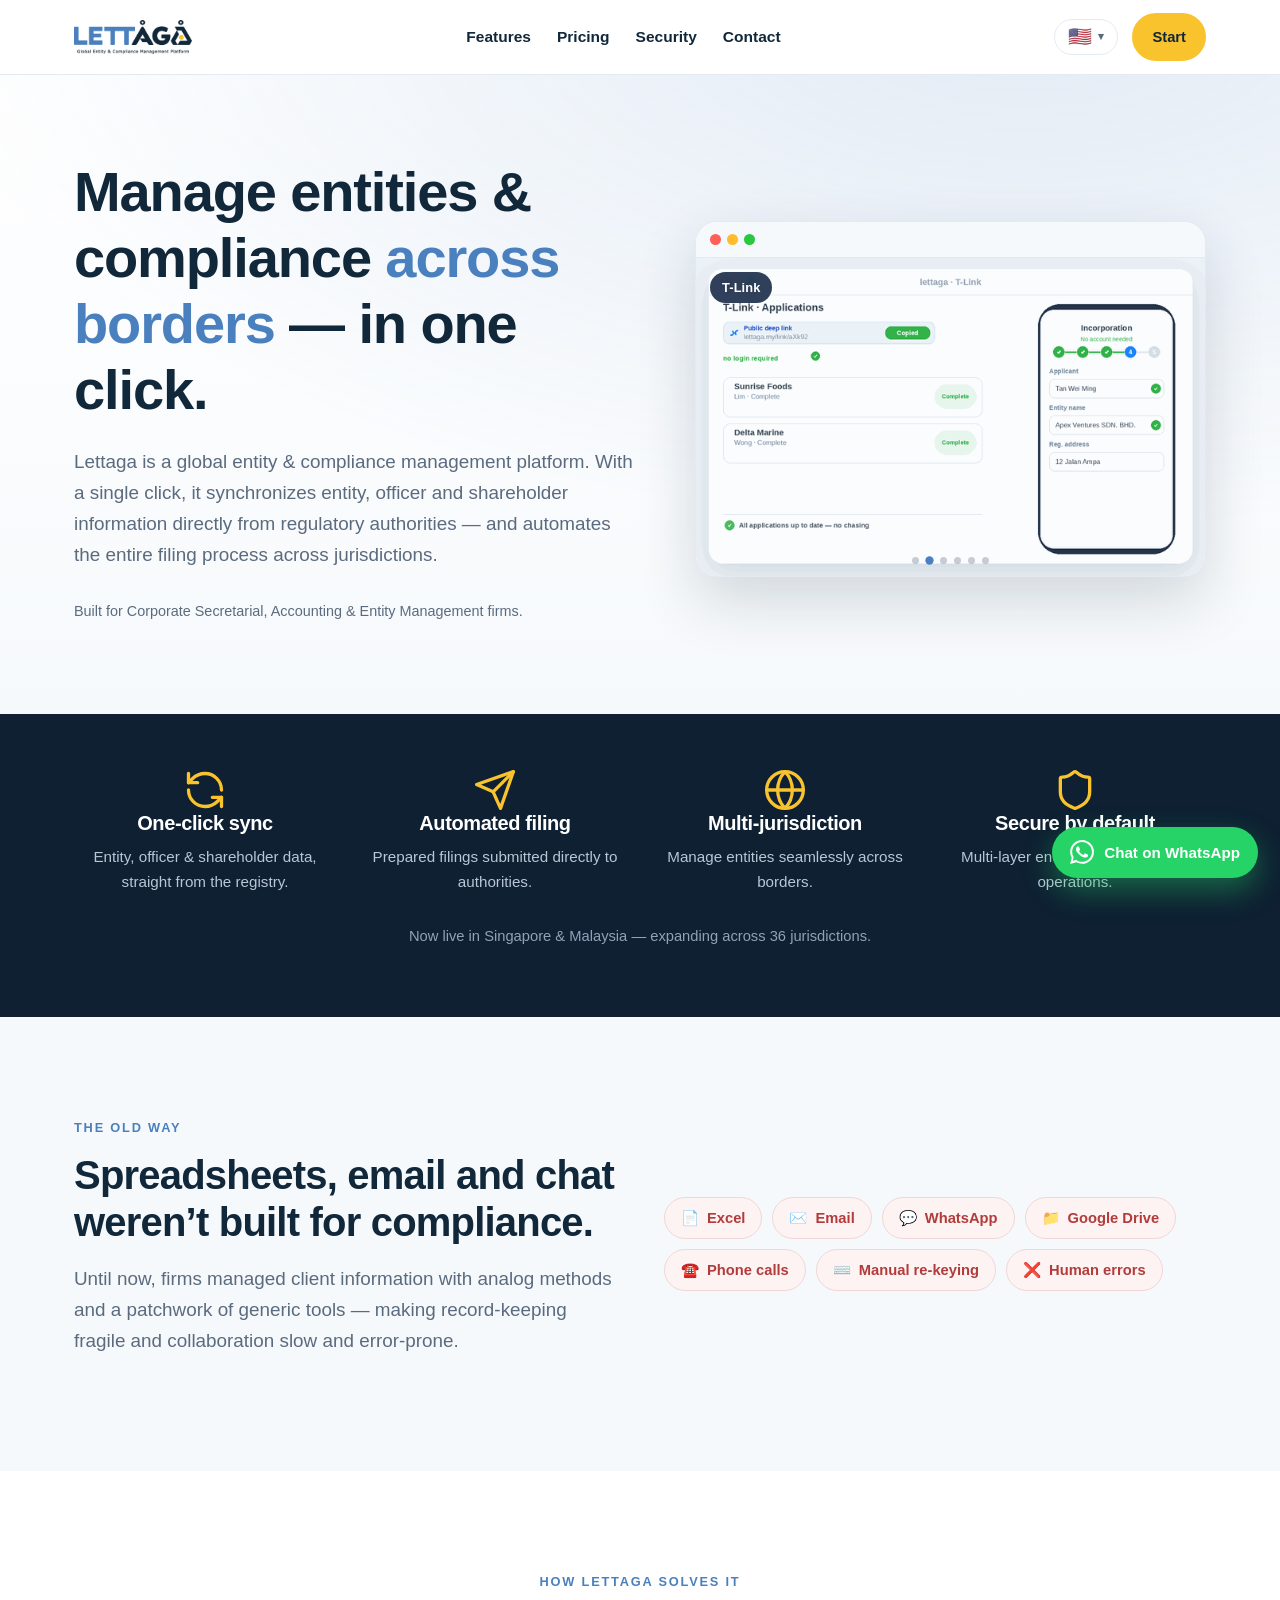
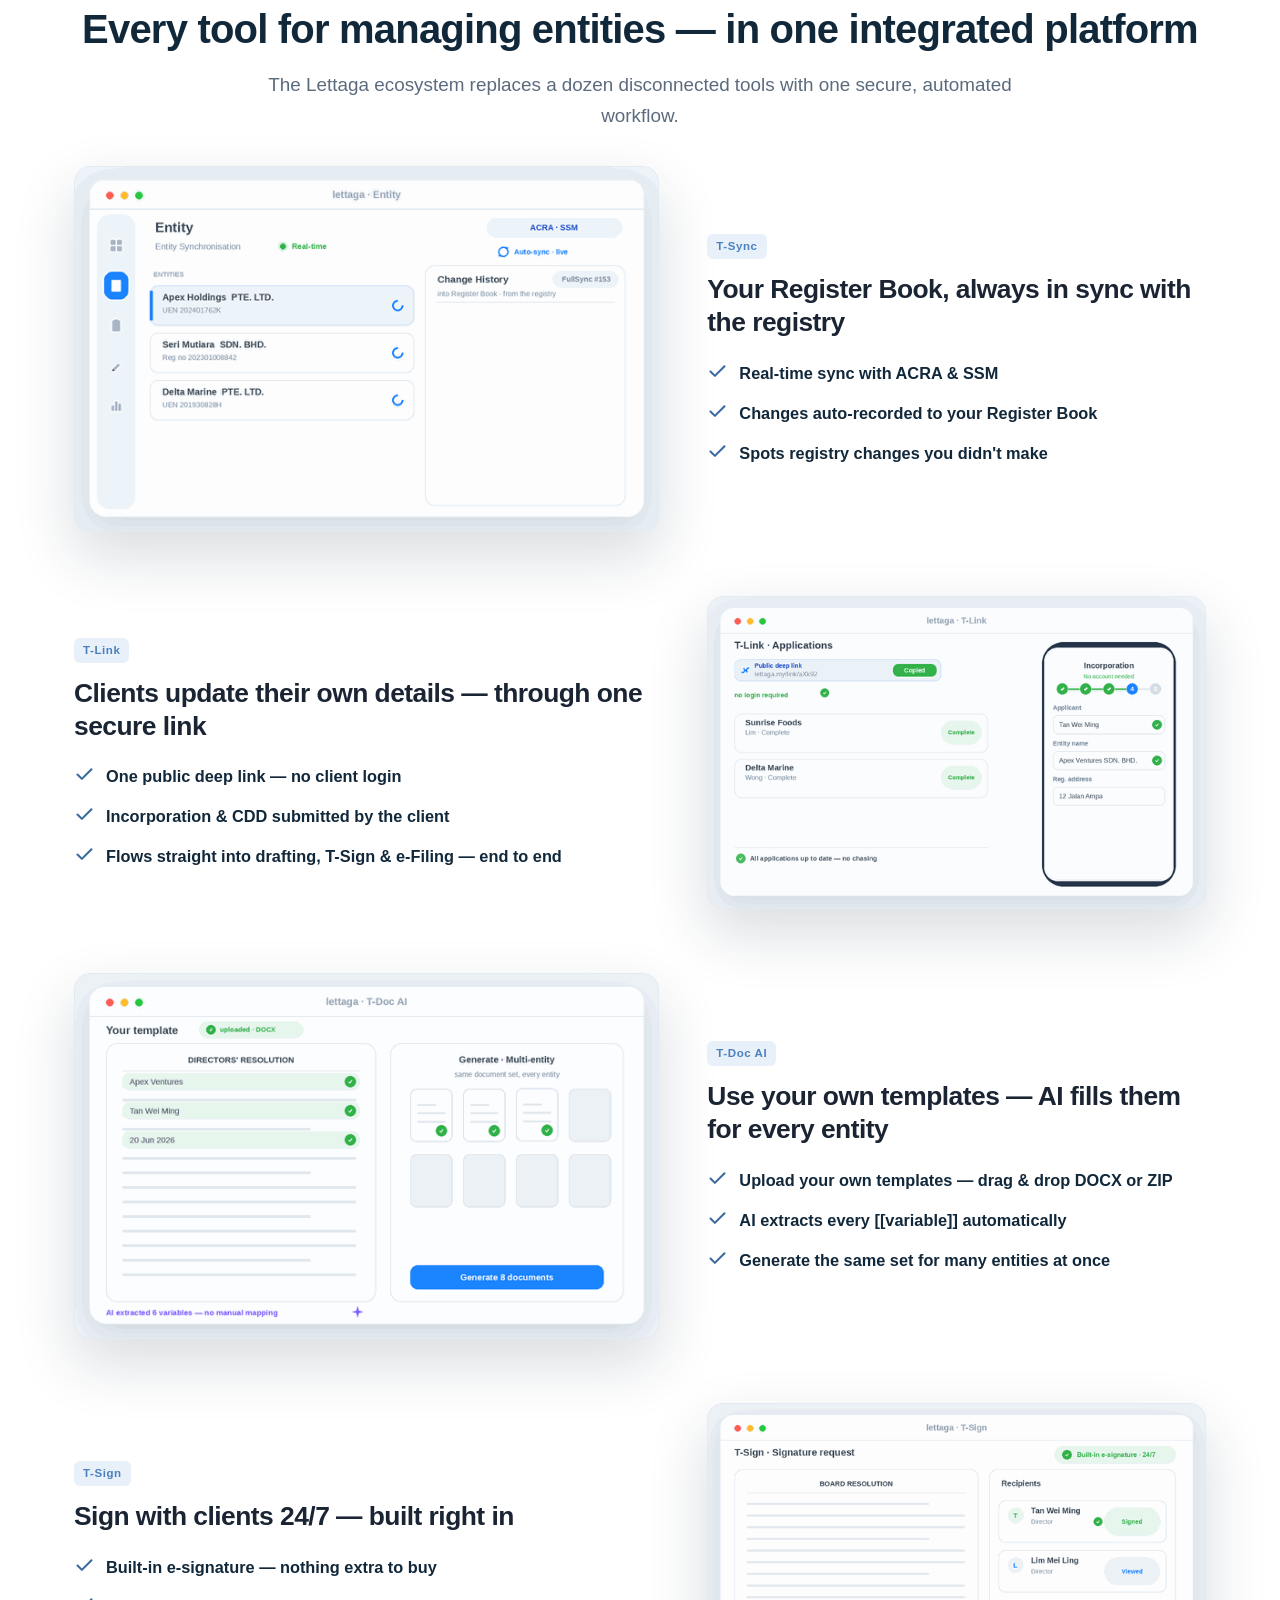
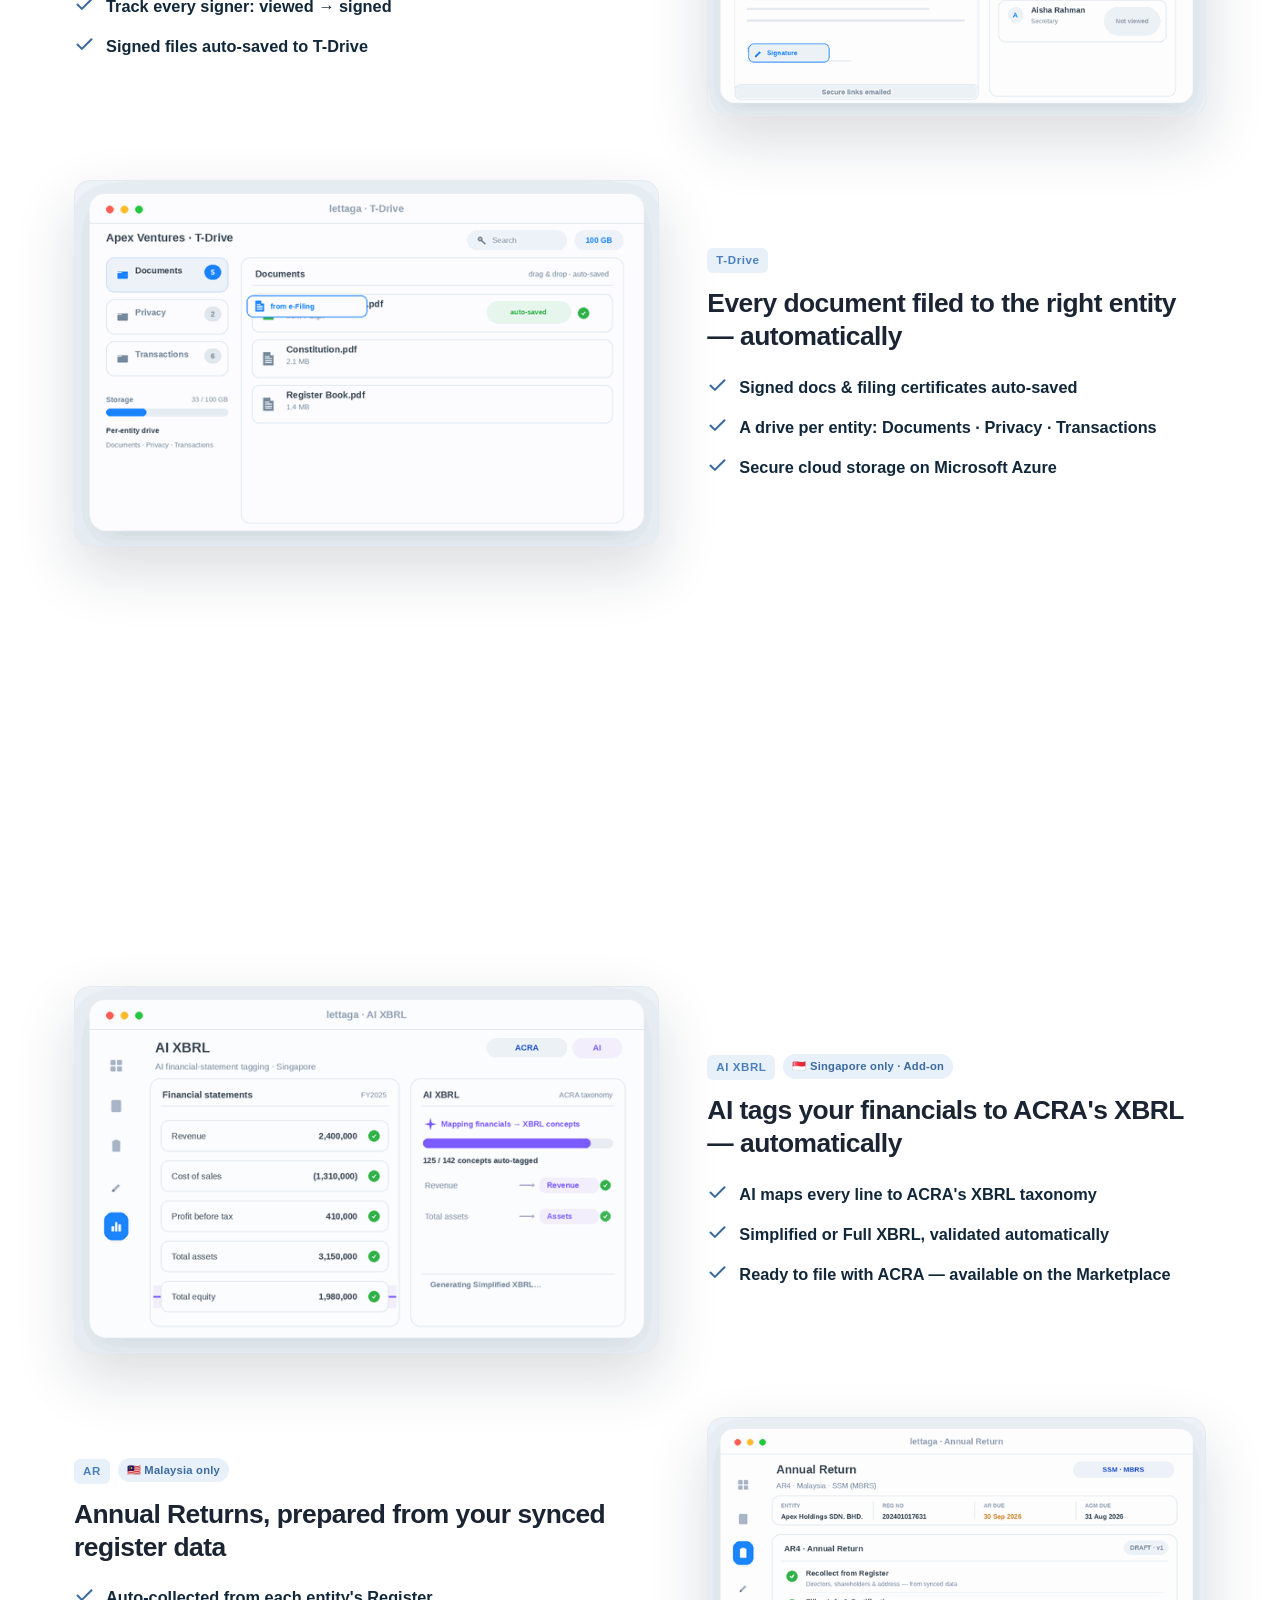
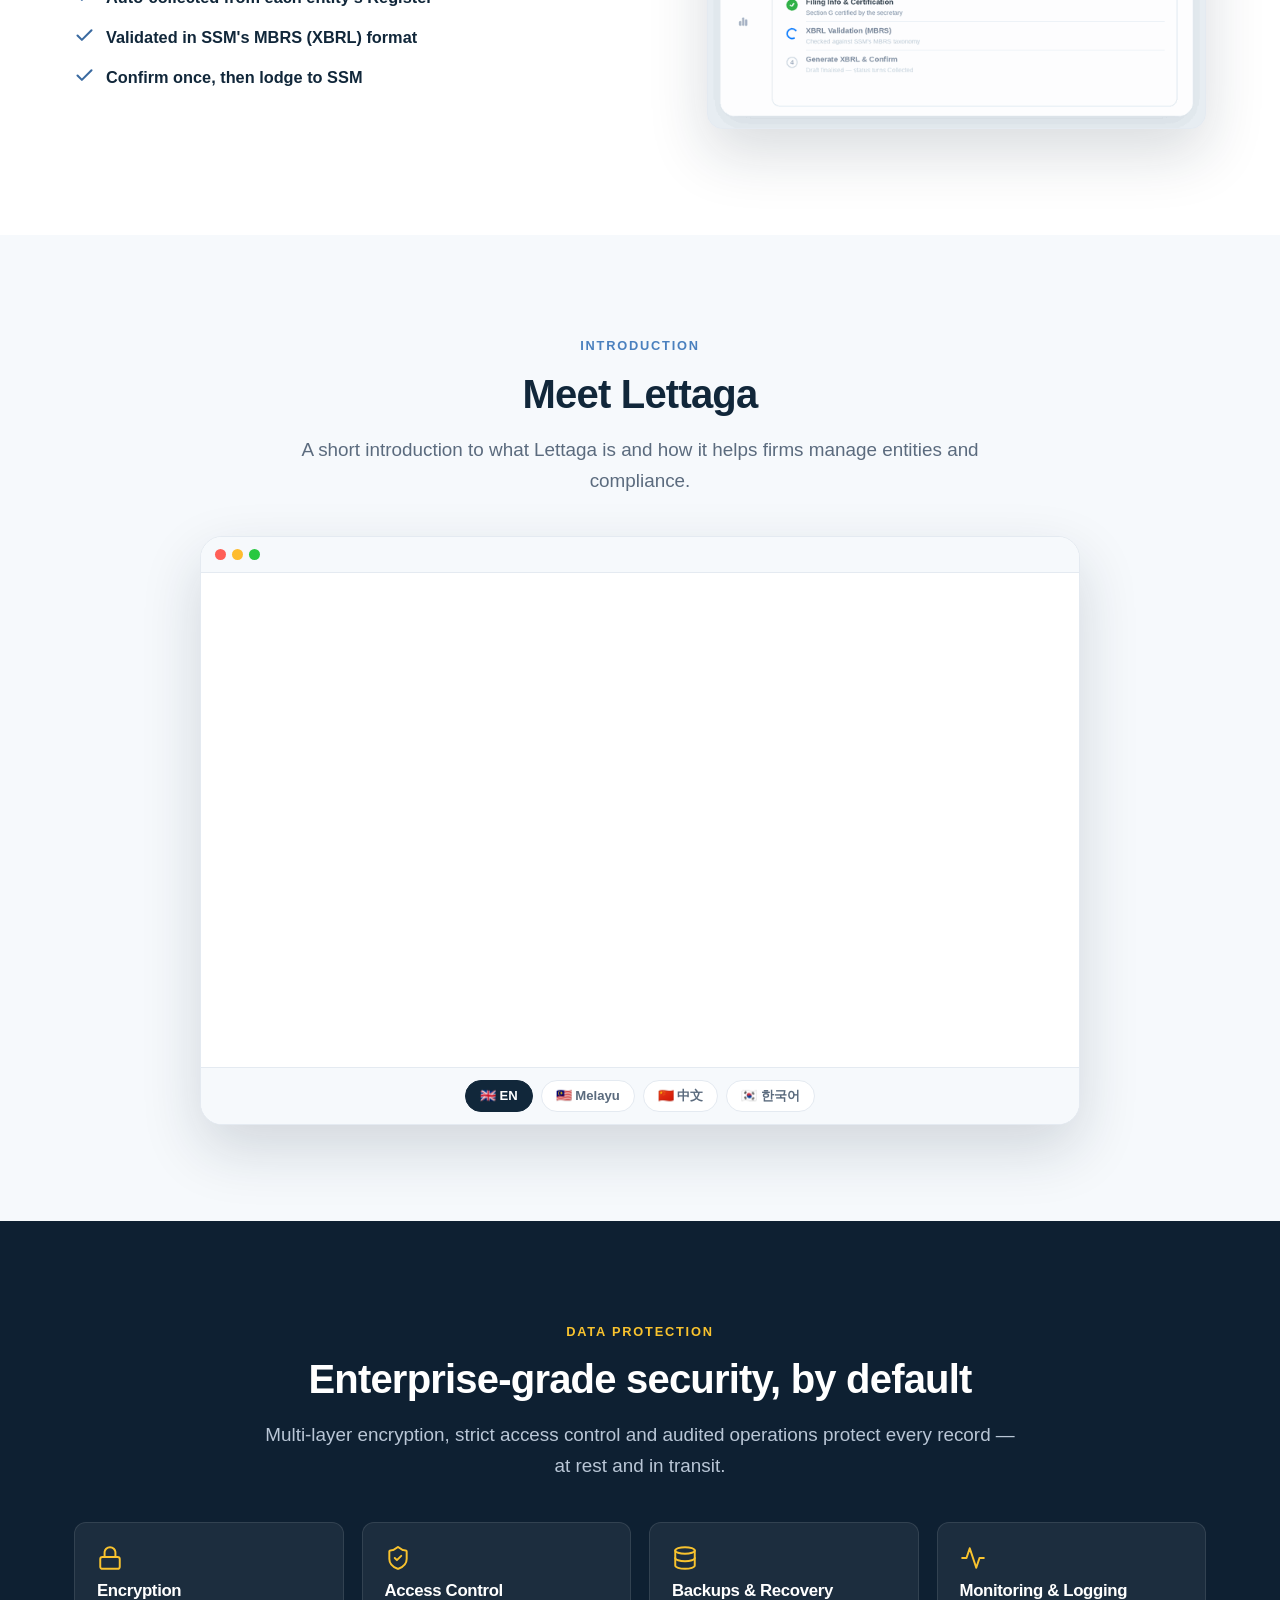
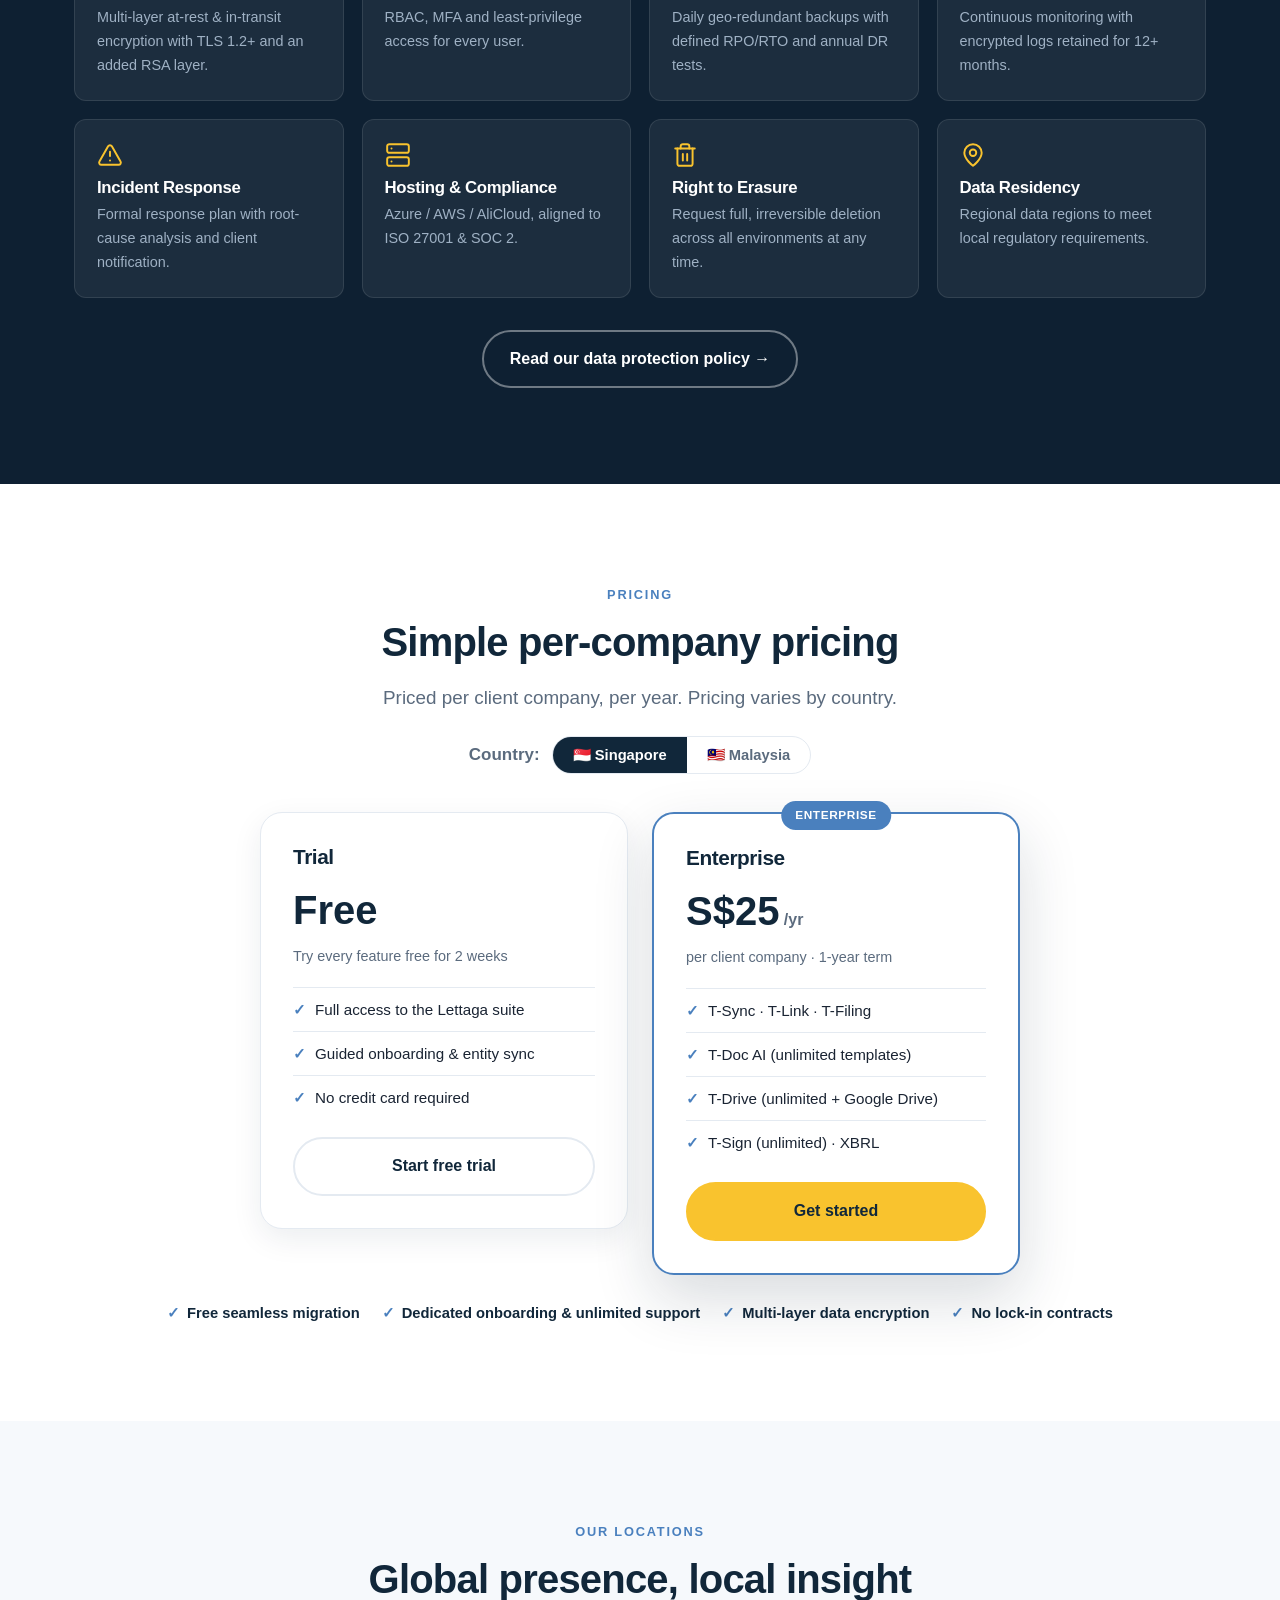
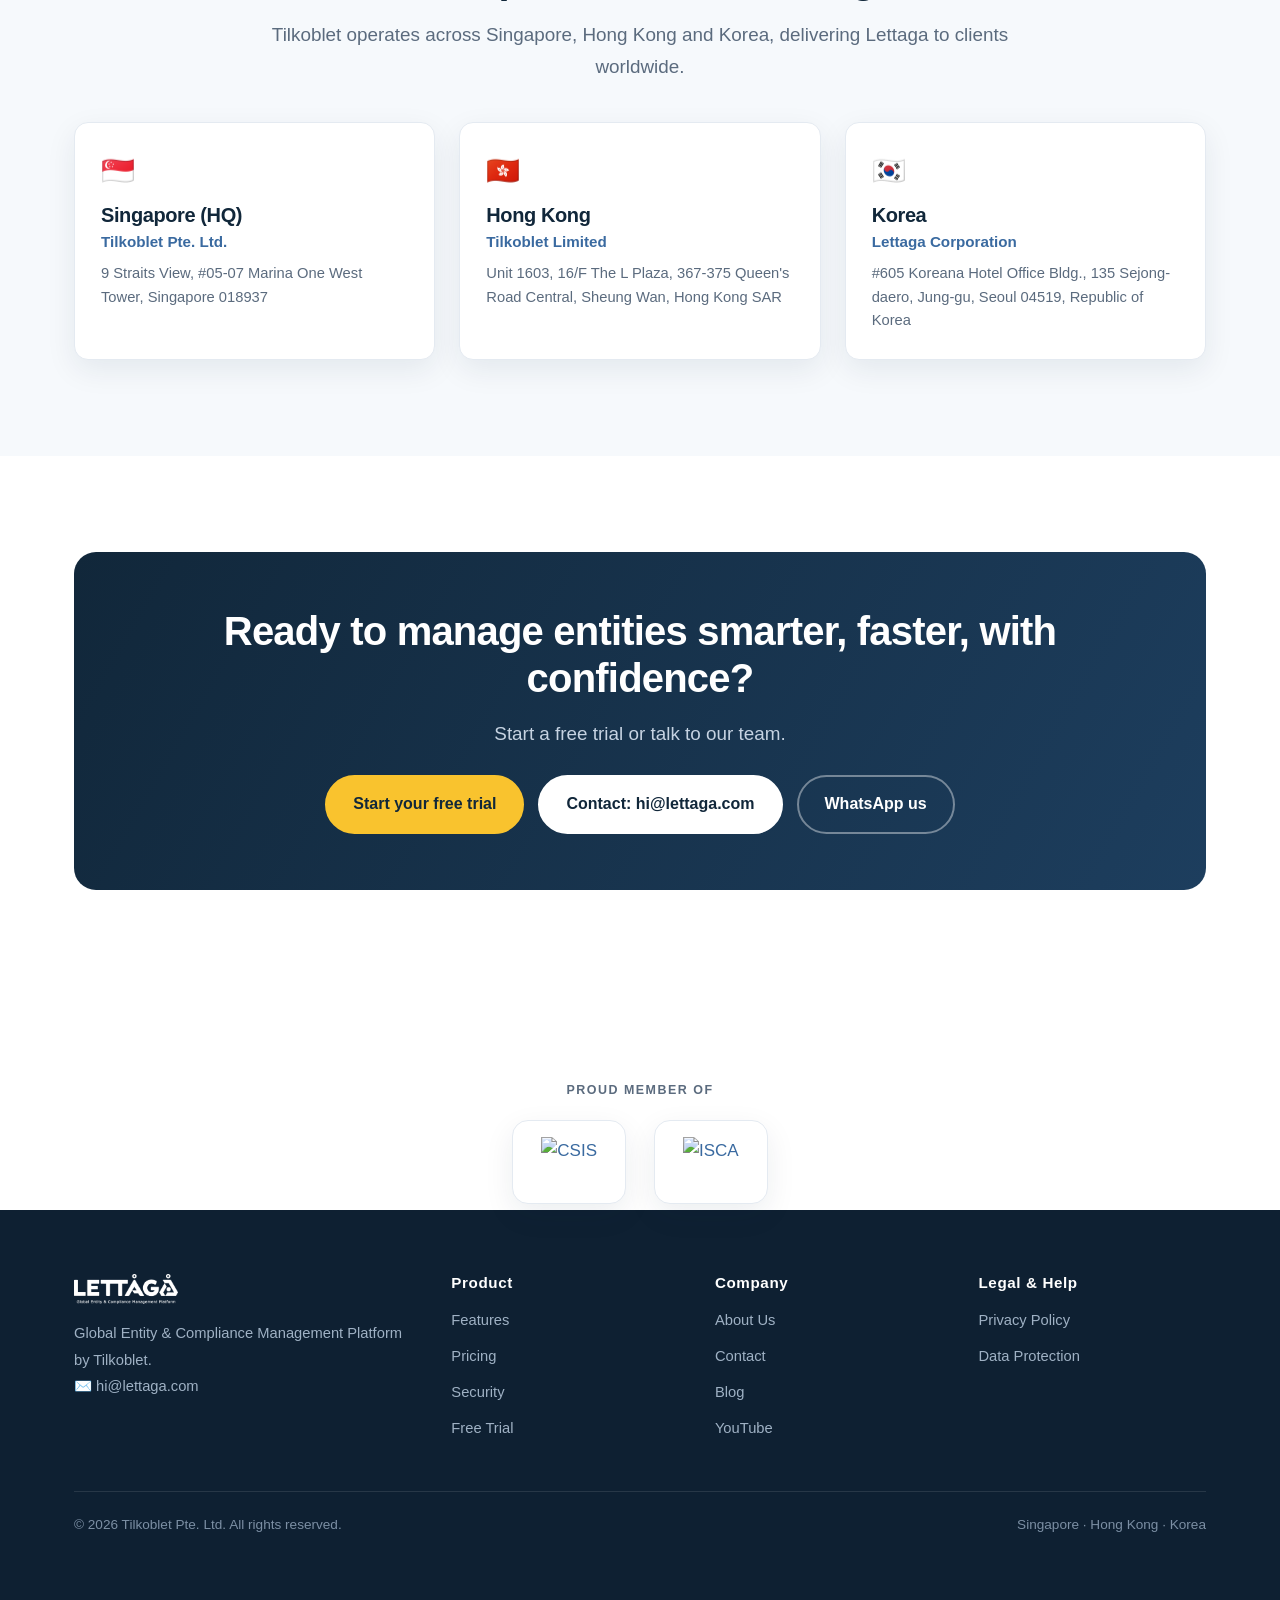
==== commit 6b5bd209: "v3" ====
--- a/index.html
+++ b/index.html
@@ -43,12 +43,15 @@
     </div>
     <div class="hero-visual">
       <div class="bar"><i></i><i></i><i></i></div>
-      <iframe id="hero-video" class="embed" src="https://www.youtube.com/embed/sCs9w3M_duo?rel=0" title="Introducing Lettaga" frameborder="0" allow="accelerometer; autoplay; clipboard-write; encrypted-media; gyroscope; picture-in-picture; web-share" referrerpolicy="strict-origin-when-cross-origin" allowfullscreen></iframe>
-      <div class="vid-langs">
-        <button data-vid="sCs9w3M_duo">🇬🇧 EN</button>
-        <button data-vid="MCC3Szj_SHk">🇲🇾 Melayu</button>
-        <button data-vid="JVbE45OtIxM">🇨🇳 中文</button>
-        <button data-vid="MByvS18FHkE">🇰🇷 한국어</button>
+      <div class="hero-gif" id="heroGif" aria-label="Lettaga product demos">
+        <img class="hg-img active" src="assets/img/features/t-sync.gif"  data-label="T-Sync"   alt="T-Sync — real-time registry sync" loading="eager" width="640" height="400">
+        <img class="hg-img"        src="assets/img/features/t-link.gif"  data-label="T-Link"   alt="T-Link — clients update their own details" loading="lazy" width="640" height="400">
+        <img class="hg-img"        src="assets/img/features/t-doc-ai.gif" data-label="T-Doc AI" alt="T-Doc AI — generate documents from your templates" loading="lazy" width="640" height="400">
+        <img class="hg-img"        src="assets/img/features/t-sign.gif"  data-label="T-Sign"   alt="T-Sign — built-in e-signature" loading="lazy" width="640" height="400">
+        <img class="hg-img"        src="assets/img/features/t-drive.gif" data-label="T-Drive"  alt="T-Drive — every document filed to the right entity" loading="lazy" width="640" height="400">
+        <img class="hg-img"        src="assets/img/features/t-filing.gif" data-label="T-Filing" alt="T-Filing — from draft to filed in one click" loading="lazy" width="640" height="400">
+        <span class="hg-label" id="heroGifLabel">T-Sync</span>
+        <div class="hg-dots" id="heroGifDots"></div>
       </div>
     </div>
   </div>
@@ -206,6 +209,29 @@
           <li><svg viewBox="0 0 24 24" fill="none" stroke="currentColor" stroke-width="2.4" stroke-linecap="round" stroke-linejoin="round"><polyline points="20 6 9 17 4 12"/></svg><span data-i18n="feat.ar.b2">Validated in SSM’s MBRS (XBRL) format</span></li>
           <li><svg viewBox="0 0 24 24" fill="none" stroke="currentColor" stroke-width="2.4" stroke-linecap="round" stroke-linejoin="round"><polyline points="20 6 9 17 4 12"/></svg><span data-i18n="feat.ar.b3">Confirm once, then lodge to SSM</span></li>
         </ul>
+      </div>
+    </div>
+  </div>
+</section>
+
+<!-- ============ INTRO VIDEO ============ -->
+<section id="intro-video" class="section-soft">
+  <div class="container">
+    <div class="center reveal">
+      <span class="eyebrow" data-i18n="vid.eyebrow">Introduction</span>
+      <h2 data-i18n="vid.h2">Meet Lettaga</h2>
+      <p class="lead center" data-i18n="vid.lead">A short introduction to what Lettaga is and how it helps firms manage entities and compliance.</p>
+    </div>
+    <div class="video-wrap reveal">
+      <div class="hero-visual">
+        <div class="bar"><i></i><i></i><i></i></div>
+        <iframe id="hero-video" class="embed" src="https://www.youtube.com/embed/sCs9w3M_duo?rel=0" title="Introducing Lettaga" frameborder="0" allow="accelerometer; autoplay; clipboard-write; encrypted-media; gyroscope; picture-in-picture; web-share" referrerpolicy="strict-origin-when-cross-origin" allowfullscreen></iframe>
+        <div class="vid-langs">
+          <button data-vid="sCs9w3M_duo">🇬🇧 EN</button>
+          <button data-vid="MCC3Szj_SHk">🇲🇾 Melayu</button>
+          <button data-vid="JVbE45OtIxM">🇨🇳 中文</button>
+          <button data-vid="MByvS18FHkE">🇰🇷 한국어</button>
+        </div>
       </div>
     </div>
   </div>
--- a/assets/styles.css
+++ b/assets/styles.css
@@ -152,6 +152,22 @@
 .vid-langs button.active{background:var(--navy);color:#fff;border-color:var(--navy)}
 .vid-langs button:hover{border-color:var(--blue)}
 
+/* hero GIF carousel (auto-cycling product demos) */
+.hero-gif{position:relative;width:100%;aspect-ratio:16/10;background:#f4f7fb;overflow:hidden}
+.hero-gif .hg-img{position:absolute;inset:0;width:100%;height:100%;object-fit:cover;display:block;
+  opacity:0;transition:opacity .6s ease}
+.hero-gif .hg-img.active{opacity:1}
+.hg-label{position:absolute;left:14px;top:14px;z-index:2;display:inline-flex;align-items:center;
+  padding:5px 12px;border-radius:999px;background:rgba(15,33,64,.86);color:#fff;
+  font-weight:700;font-size:.8rem;letter-spacing:.01em;backdrop-filter:blur(4px)}
+.hg-dots{position:absolute;left:0;right:0;bottom:12px;z-index:2;display:flex;gap:7px;justify-content:center}
+.hg-dots b{width:7px;height:7px;border-radius:50%;background:rgba(15,33,64,.22);cursor:pointer;transition:.2s}
+.hg-dots b.active{background:var(--blue);transform:scale(1.18)}
+@media (prefers-reduced-motion:reduce){.hero-gif .hg-img{transition:none}}
+
+/* intro video section (moved below Features) */
+.video-wrap{max-width:880px;margin:40px auto 0}
+
 /* pricing reassurance (BGL-style) */
 .price-reassure{display:flex;gap:10px 22px;justify-content:center;flex-wrap:wrap;margin-top:26px}
 .price-reassure span{display:inline-flex;align-items:center;gap:7px;font-weight:600;font-size:.92rem;color:var(--navy)}
